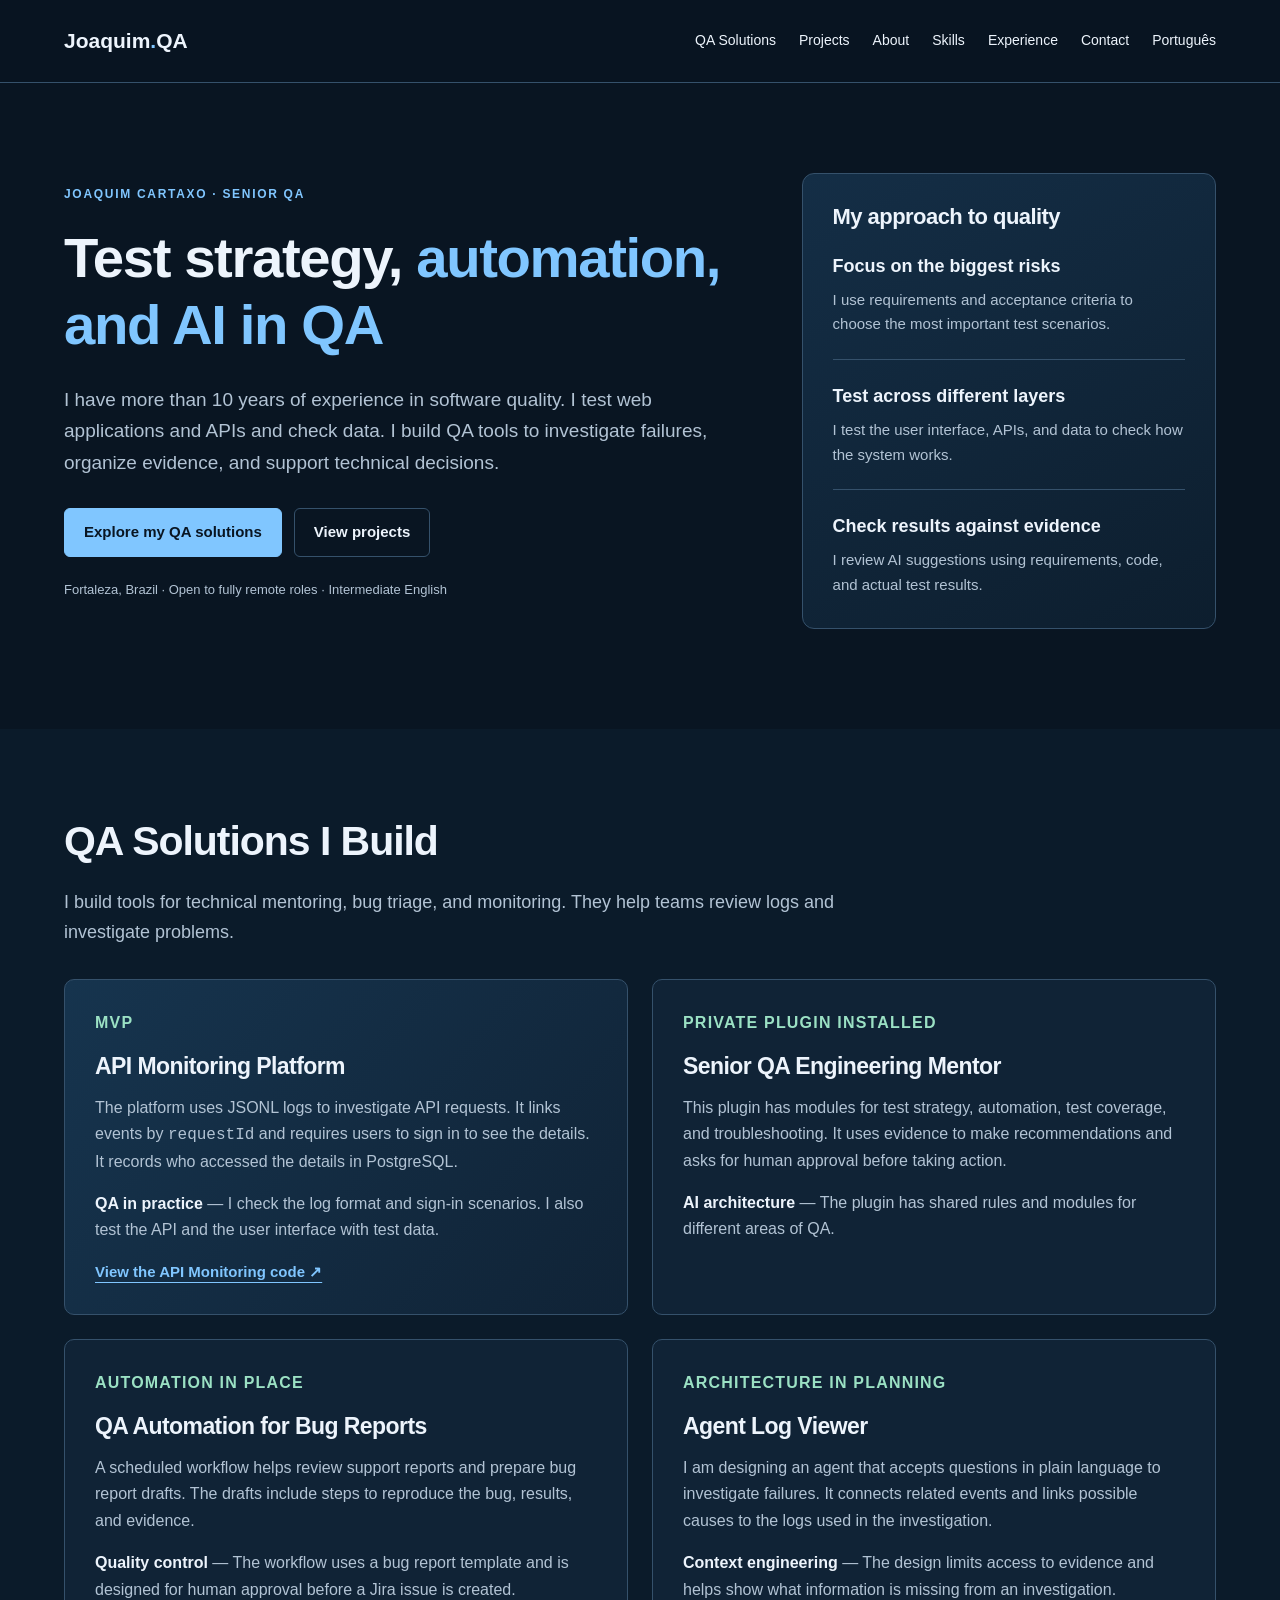
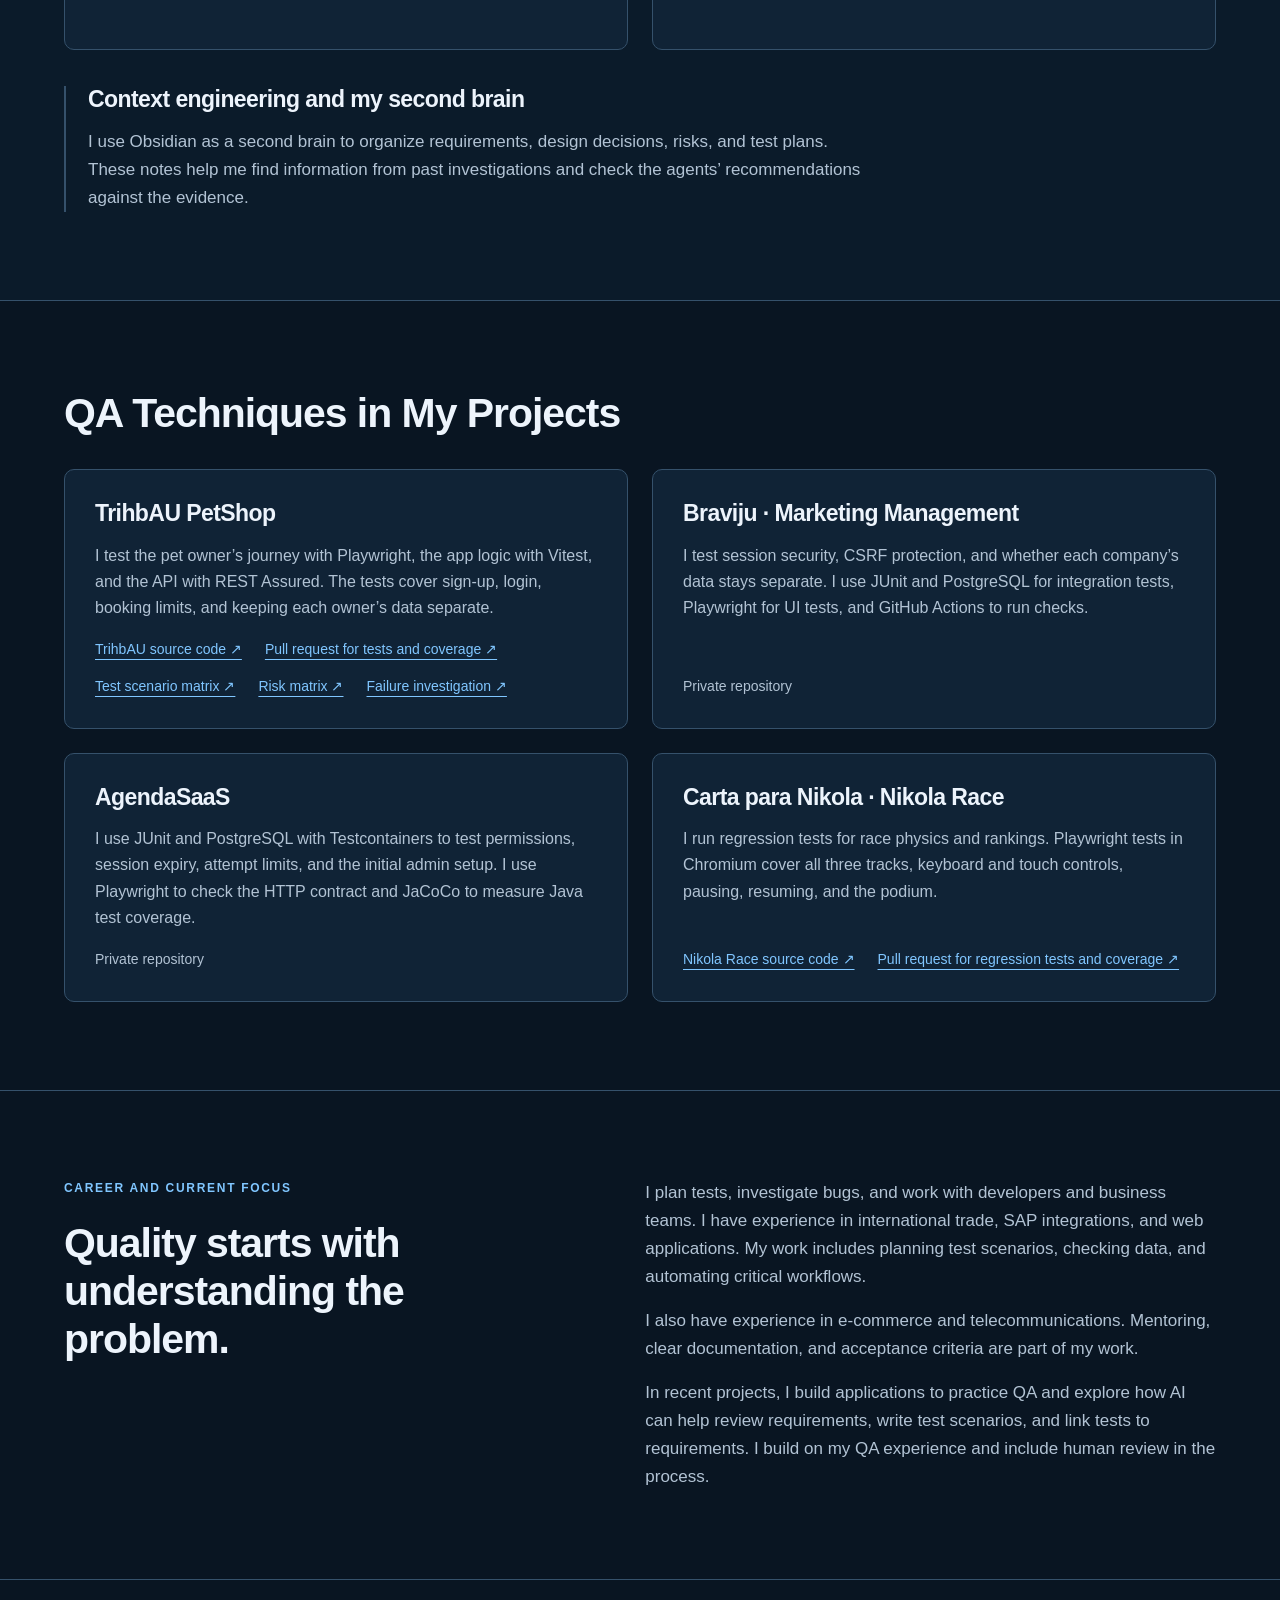
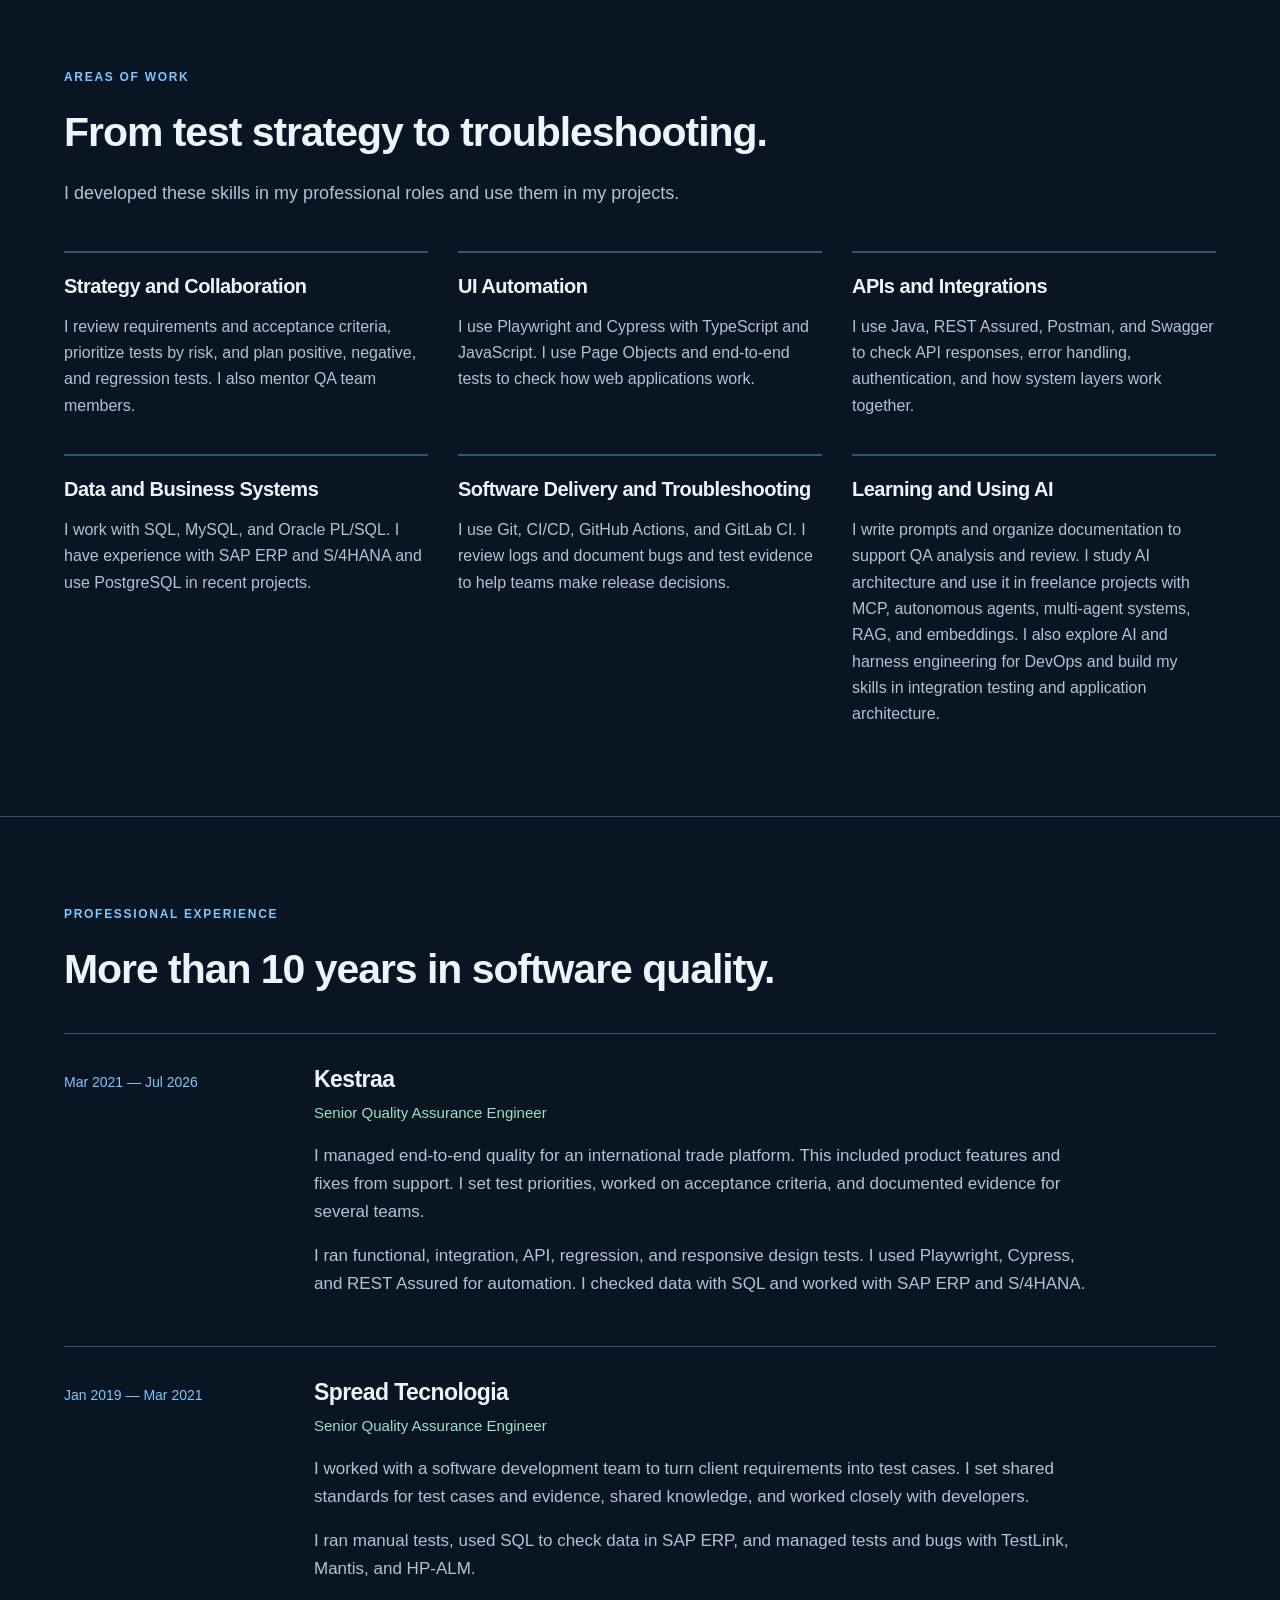
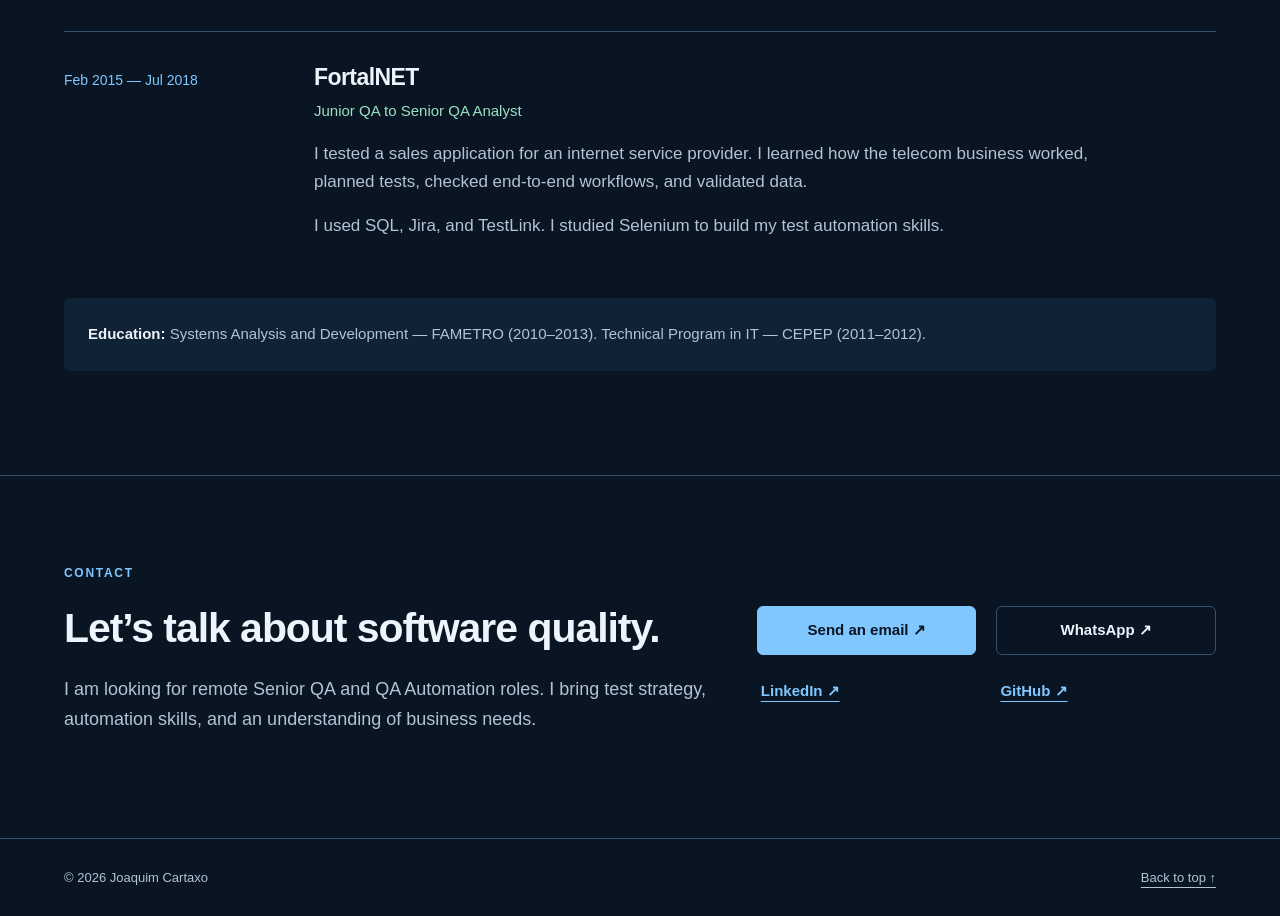
==== en.html @ 40a3cb95 "Adiciona versão do portfólio em inglês B1" ====
<!DOCTYPE html>
<html lang="en">
<head>
<meta charset="UTF-8"><meta name="viewport" content="width=device-width, initial-scale=1">
<meta name="description" content="Joaquim Cartaxo, Senior QA Engineer. Test strategy, web and API automation, and tools for troubleshooting, monitoring, and AI in QA.">
<meta name="theme-color" content="#091522"><title>Joaquim Cartaxo | Senior QA · Automation · AI in QA</title><link rel="stylesheet" href="styles.css">
<link rel="alternate" hreflang="pt-BR" href="https://joaquimcartaxoqa.github.io/"><link rel="alternate" hreflang="en" href="https://joaquimcartaxoqa.github.io/en.html">
</head>
<body>
<a class="skip" href="#conteudo">Skip to content</a>
<header>
  <nav class="wrap" aria-label="Navegação principal">
    <a class="brand" href="#inicio">Joaquim<span>.</span>QA</a>
    <div class="navlinks">
      <a href="#solucoes">QA Solutions</a>
      <a href="#projetos">Projects</a>
      <a href="#sobre">About</a>
      <a href="#competencias">Skills</a>
      <a href="#experiencia">Experience</a>
      <a href="#contato">Contact</a>
      <a href="./" hreflang="pt-BR" lang="pt-BR">Português</a>
    </div>
  </nav>
</header>
<main id="conteudo">
<section id="inicio" class="hero wrap" aria-labelledby="titulo">
  <div>
    <p class="eyebrow">Joaquim Cartaxo · Senior QA</p>
    <h1 id="titulo">Test strategy, <span>automation, and AI in QA</span></h1>
    <p class="intro">I have more than 10 years of experience in software quality. I test web applications and APIs and check data. I build QA tools to investigate failures, organize evidence, and support technical decisions.</p>
    <div class="buttons">
      <a class="btn primary" href="#solucoes">Explore my QA solutions</a>
      <a class="btn" href="#projetos">View projects</a>
    </div>
    <p class="location">Fortaleza, Brazil · Open to fully remote roles · Intermediate English</p>
  </div>
  <aside class="method" aria-labelledby="abordagem">
    <h2 id="abordagem">My approach to quality</h2>
    <ul>
      <li><div><strong>Focus on the biggest risks</strong><p>I use requirements and acceptance criteria to choose the most important test scenarios.</p></div></li>
      <li><div><strong>Test across different layers</strong><p>I test the user interface, APIs, and data to check how the system works.</p></div></li>
      <li><div><strong>Check results against evidence</strong><p>I review AI suggestions using requirements, code, and actual test results.</p></div></li>
    </ul>
  </aside>
</section>

<section id="solucoes" class="ai-section" aria-labelledby="titulo-solucoes">
  <div class="wrap">
    <h2 id="titulo-solucoes">QA Solutions I Build</h2>
    <p class="section-lead">I build tools for technical mentoring, bug triage, and monitoring. They help teams review logs and investigate problems.</p>
    <div class="projects-grid case-grid">
      <article class="project">
        <p class="status">MVP</p>
        <h3>API Monitoring Platform</h3>
        <p>The platform uses JSONL logs to investigate API requests. It links events by <code>requestId</code> and requires users to sign in to see the details. It records who accessed the details in PostgreSQL.</p>
        <p><strong>QA in practice</strong> — I check the log format and sign-in scenarios. I also test the API and the user interface with test data.</p>
        <a class="text-link" href="https://github.com/JoaquimcartaxoQA/api-monitoring-platform">View the API Monitoring code ↗</a>
      </article>
      <article class="project">
        <p class="status">Private plugin installed</p>
        <h3>Senior QA Engineering Mentor</h3>
        <p>This plugin has modules for test strategy, automation, test coverage, and troubleshooting. It uses evidence to make recommendations and asks for human approval before taking action.</p>
        <p><strong>AI architecture</strong> — The plugin has shared rules and modules for different areas of QA.</p>
      </article>
      <article class="project">
        <p class="status">Automation in place</p>
        <h3>QA Automation for Bug Reports</h3>
        <p>A scheduled workflow helps review support reports and prepare bug report drafts. The drafts include steps to reproduce the bug, results, and evidence.</p>
        <p><strong>Quality control</strong> — The workflow uses a bug report template and is designed for human approval before a Jira issue is created.</p>
      </article>
      <article class="project">
        <p class="status">Architecture in planning</p>
        <h3>Agent Log Viewer</h3>
        <p>I am designing an agent that accepts questions in plain language to investigate failures. It connects related events and links possible causes to the logs used in the investigation.</p>
        <p><strong>Context engineering</strong> — The design limits access to evidence and helps show what information is missing from an investigation.</p>
      </article>
    </div>
    <div id="ia" class="context-note">
      <h3>Context engineering and my second brain</h3>
      <p>I use Obsidian as a second brain to organize requirements, design decisions, risks, and test plans. These notes help me find information from past investigations and check the agents’ recommendations against the evidence.</p>
    </div>
  </div>
</section>

<section id="projetos" aria-labelledby="titulo-projetos">
  <div class="wrap">
    <h2 id="titulo-projetos">QA Techniques in My Projects</h2>
    <div class="projects-grid case-grid">
      <article class="project">
        <h3>TrihbAU PetShop</h3>
        <p>I test the pet owner’s journey with Playwright, the app logic with Vitest, and the API with REST Assured. The tests cover sign-up, login, booking limits, and keeping each owner’s data separate.</p>
        <div class="evidence-links">
          <a href="https://github.com/JoaquimcartaxoQA/trihbau-petshop-login">TrihbAU source code ↗</a>
          <a href="https://github.com/JoaquimcartaxoQA/trihbau-petshop-login/pull/1">Pull request for tests and coverage ↗</a>
          <a href="https://github.com/JoaquimcartaxoQA/trihbau-petshop-login/blob/4f6d14f92264f8850523cf0dc3175b41ac50e2c8/docs/qa/matriz-cenarios-teste.md">Test scenario matrix ↗</a>
          <a href="https://github.com/JoaquimcartaxoQA/trihbau-petshop-login/blob/4f6d14f92264f8850523cf0dc3175b41ac50e2c8/docs/qa/matriz-riscos-teste-ia.md">Risk matrix ↗</a>
          <a href="https://github.com/JoaquimcartaxoQA/trihbau-petshop-login/blob/4f6d14f92264f8850523cf0dc3175b41ac50e2c8/docs/qa/analise-falha-tecnica-3.md">Failure investigation ↗</a>
        </div>
      </article>
      <article class="project">
        <h3>Braviju · Marketing Management</h3>
        <p>I test session security, CSRF protection, and whether each company’s data stays separate. I use JUnit and PostgreSQL for integration tests, Playwright for UI tests, and GitHub Actions to run checks.</p>
        <p class="note">Private repository</p>
      </article>
      <article class="project">
        <h3>AgendaSaaS</h3>
        <p>I use JUnit and PostgreSQL with Testcontainers to test permissions, session expiry, attempt limits, and the initial admin setup. I use Playwright to check the HTTP contract and JaCoCo to measure Java test coverage.</p>
        <p class="note">Private repository</p>
      </article>
      <article class="project">
        <h3>Carta para Nikola · Nikola Race</h3>
        <p>I run regression tests for race physics and rankings. Playwright tests in Chromium cover all three tracks, keyboard and touch controls, pausing, resuming, and the podium.</p>
        <div class="evidence-links">
          <a href="https://github.com/JoaquimcartaxoQA/carta-para-nikola">Nikola Race source code ↗</a>
          <a href="https://github.com/JoaquimcartaxoQA/carta-para-nikola/pull/4">Pull request for regression tests and coverage ↗</a>
        </div>
      </article>
    </div>
  </div>
</section>

<section id="sobre"><div class="wrap split"><div><p class="eyebrow">Career and Current Focus</p><h2>Quality starts with understanding the problem.</h2></div><div class="prose"><p>I plan tests, investigate bugs, and work with developers and business teams. I have experience in international trade, SAP integrations, and web applications. My work includes planning test scenarios, checking data, and automating critical workflows.</p><p>I also have experience in e-commerce and telecommunications. Mentoring, clear documentation, and acceptance criteria are part of my work.</p><p>In recent projects, I build applications to practice QA and explore how AI can help review requirements, write test scenarios, and link tests to requirements. I build on my QA experience and include human review in the process.</p></div></div></section>
<section id="competencias"><div class="wrap"><p class="eyebrow">Areas of Work</p><h2>From test strategy to troubleshooting.</h2><p class="section-lead">I developed these skills in my professional roles and use them in my projects.</p><div class="skills-grid">
<article class="skill"><h3>Strategy and Collaboration</h3><p>I review requirements and acceptance criteria, prioritize tests by risk, and plan positive, negative, and regression tests. I also mentor QA team members.</p></article>
<article class="skill"><h3>UI Automation</h3><p>I use Playwright and Cypress with TypeScript and JavaScript. I use Page Objects and end-to-end tests to check how web applications work.</p></article>
<article class="skill"><h3>APIs and Integrations</h3><p>I use Java, REST Assured, Postman, and Swagger to check API responses, error handling, authentication, and how system layers work together.</p></article>
<article class="skill"><h3>Data and Business Systems</h3><p>I work with SQL, MySQL, and Oracle PL/SQL. I have experience with SAP ERP and S/4HANA and use PostgreSQL in recent projects.</p></article>
<article class="skill"><h3>Software Delivery and Troubleshooting</h3><p>I use Git, CI/CD, GitHub Actions, and GitLab CI. I review logs and document bugs and test evidence to help teams make release decisions.</p></article>
<article class="skill"><h3>Learning and Using AI</h3><p>I write prompts and organize documentation to support QA analysis and review. I study AI architecture and use it in freelance projects with MCP, autonomous agents, multi-agent systems, RAG, and embeddings. I also explore AI and harness engineering for DevOps and build my skills in integration testing and application architecture.</p></article>
</div></div></section>
<section id="experiencia"><div class="wrap"><p class="eyebrow">Professional Experience</p><h2>More than 10 years in software quality.</h2><div class="timeline">
<article><div class="period">Mar 2021 — Jul 2026</div><div><h3>Kestraa</h3><p class="role">Senior Quality Assurance Engineer</p><p>I managed end-to-end quality for an international trade platform. This included product features and fixes from support. I set test priorities, worked on acceptance criteria, and documented evidence for several teams.</p><p>I ran functional, integration, API, regression, and responsive design tests. I used Playwright, Cypress, and REST Assured for automation. I checked data with SQL and worked with SAP ERP and S/4HANA.</p></div></article>
<article><div class="period">Jan 2019 — Mar 2021</div><div><h3>Spread Tecnologia</h3><p class="role">Senior Quality Assurance Engineer</p><p>I worked with a software development team to turn client requirements into test cases. I set shared standards for test cases and evidence, shared knowledge, and worked closely with developers.</p><p>I ran manual tests, used SQL to check data in SAP ERP, and managed tests and bugs with TestLink, Mantis, and HP-ALM.</p></div></article>
<article><div class="period">Feb 2015 — Jul 2018</div><div><h3>FortalNET</h3><p class="role">Junior QA to Senior QA Analyst</p><p>I tested a sales application for an internet service provider. I learned how the telecom business worked, planned tests, checked end-to-end workflows, and validated data.</p><p>I used SQL, Jira, and TestLink. I studied Selenium to build my test automation skills.</p></div></article>
</div><p class="education"><strong>Education:</strong> Systems Analysis and Development — FAMETRO (2010–2013). Technical Program in IT — CEPEP (2011–2012).</p></div></section>
<section id="contato"><div class="wrap contact-layout"><div><p class="eyebrow">Contact</p><h2>Let’s talk about software quality.</h2><p class="section-lead">I am looking for remote Senior QA and QA Automation roles. I bring test strategy, automation skills, and an understanding of business needs.</p></div><div class="contact-links"><a class="btn primary" href="mailto:jcartaxo.bjj@gmail.com">Send an email ↗</a><a class="btn" href="https://wa.me/5585997339952?text=Hi%20Joaquim%2C%20I%20saw%20your%20portfolio%20and%20would%20like%20to%20talk." target="_blank" rel="noopener noreferrer">WhatsApp ↗</a><a class="text-link" href="https://www.linkedin.com/in/joaquim-cartaxo-qa/" target="_blank" rel="noopener noreferrer">LinkedIn ↗</a><a class="text-link" href="https://github.com/JoaquimcartaxoQA" target="_blank" rel="noopener noreferrer">GitHub ↗</a></div></div></section>
</main><footer><div class="wrap"><p>© 2026 Joaquim Cartaxo</p><a href="#inicio">Back to top ↑</a></div></footer>
</body></html>
---- styles.css ----
:root{--bg:#091522;--panel:#102336;--text:#edf4fc;--muted:#b2c3d4;--accent:#80c6ff;--line:#35516b;--green:#9be1c4}
*{box-sizing:border-box}html{scroll-behavior:smooth;scroll-padding-top:120px}body{margin:0;background:var(--bg);color:var(--text);font-family:"Segoe UI",Arial,sans-serif;line-height:1.65;font-size:17px}a{color:inherit;text-underline-offset:5px}a:hover{color:var(--accent)}a:focus-visible{outline:3px solid var(--green);outline-offset:6px;border-radius:3px}.wrap{width:min(1160px,90%);margin-inline:auto}header{position:sticky;top:0;z-index:10;background:#091522f5;border-bottom:1px solid var(--line)}nav{min-height:82px;display:flex;align-items:center;justify-content:space-between;gap:24px}.brand{font-size:21px;font-weight:750;text-decoration:none;white-space:nowrap}.brand span{color:var(--accent)}.navlinks{display:flex;flex-wrap:wrap;gap:12px 23px;font-size:14px}.navlinks a{text-decoration:none}.skip{position:fixed;top:10px;left:10px;transform:translateY(-180%);z-index:30;background:var(--text);color:var(--bg);padding:12px}.skip:focus{transform:none}section{padding:88px 0;border-bottom:1px solid var(--line)}.hero{border:0;padding:90px 0 100px;display:grid;grid-template-columns:1.4fr .85fr;gap:55px;align-items:center}.eyebrow{font-size:12px;text-transform:uppercase;letter-spacing:1.7px;font-weight:700;color:var(--accent);margin:0 0 20px}h1,h2,h3{line-height:1.18;letter-spacing:-.025em}h1{font-size:clamp(36px,4.4vw,59px);margin:0 0 26px;font-weight:750}h1 span{color:var(--accent)}h2{font-size:clamp(30px,3.2vw,43px);margin:0 0 23px;max-width:820px}h3{font-size:23px;margin:0 0 15px}p{margin:0 0 16px;color:var(--muted)}strong{color:var(--text);font-weight:650}.intro{font-size:19px;max-width:690px}.buttons{display:flex;flex-wrap:wrap;gap:12px;margin:30px 0 22px}.btn{display:inline-flex;justify-content:center;align-items:center;gap:20px;min-height:48px;padding:11px 19px;border:1px solid var(--line);border-radius:6px;font-size:15px;font-weight:650;text-decoration:none}.btn:hover{background:#1b354d;color:var(--text)}.btn.primary{background:var(--accent);border-color:var(--accent);color:var(--bg)}.btn.primary:hover{background:#b3dcff}.location{font-size:13px;max-width:530px}.method{background:linear-gradient(150deg,#142e46,#0d1e2e);border:1px solid var(--line);padding:30px;border-radius:12px}.method ol{list-style:none;padding:0;margin:0 0 25px}.method li{display:flex;gap:18px;padding:22px 0;border-bottom:1px solid var(--line)}.method li>span{font-size:12px;color:var(--green);padding-top:5px}.method strong{font-size:18px}.method li p{font-size:15px;margin:6px 0 0}.text-link{font-weight:650;font-size:15px;color:var(--accent)}.split{display:grid;grid-template-columns:1fr 1.15fr;gap:85px}.prose p:last-child{margin-bottom:0}.section-lead{max-width:800px;font-size:18px}.skills-grid{display:grid;grid-template-columns:repeat(3,1fr);gap:35px 30px;margin-top:42px}.skill{border-top:2px solid var(--line);padding-top:22px}.skill h3{font-size:20px}.skill p{font-size:16px;margin:0}.timeline{margin-top:40px}.timeline article{display:grid;grid-template-columns:220px 1fr;gap:30px;padding:32px 0;border-top:1px solid var(--line)}.period{font-size:14px;color:var(--accent);padding-top:5px}.timeline h3{margin-bottom:8px}.role{color:var(--green);font-size:15px}.timeline p{max-width:780px}.education{font-size:15px;padding:24px;background:var(--panel);border-radius:6px;margin-top:10px}.project{padding:30px;border:1px solid var(--line);border-radius:10px;background:var(--panel);min-width:0}.featured{display:grid;grid-template-columns:1.7fr 1fr;gap:50px;margin:40px 0 24px;padding:40px;background:linear-gradient(130deg,#16344e,#102336)}.status{font-size:11px;letter-spacing:1.2px;text-transform:uppercase;color:var(--green);font-weight:700;margin-bottom:16px}.featured h3{font-size:33px}.project .project-summary{font-size:21px;color:var(--text)}.project p{font-size:16px}.project .note{font-size:14px}.layers{align-self:center}.layers>div{border-top:1px solid var(--line);padding:20px 0 5px}.layers p{margin-top:5px;font-size:15px}.tag{display:inline-block;border:1px solid #51766e;border-radius:20px;padding:5px 13px;color:var(--green);font-size:12px}.projects-grid{display:grid;grid-template-columns:repeat(2,1fr);gap:24px}.projects-grid .project{display:flex;flex-direction:column}.projects-grid .text-link,.projects-grid .note{margin-top:auto}.projects-grid .note{margin-bottom:0}.ai-section{background:#0b1b2a}.ai-case{display:grid;grid-template-columns:1.3fr 1fr;gap:55px;margin-top:40px}.ai-case aside{padding-left:30px;border-left:2px solid var(--line)}.ai-case h3{font-size:22px}dl{margin:0}dt{color:var(--green);font-weight:650;font-size:16px}dd{margin:6px 0 22px;color:var(--muted);font-size:16px}.evidence-links{display:flex;flex-wrap:wrap;gap:14px 23px;font-size:14px;color:var(--accent)}.study-note{font-size:15px;margin:30px 0 0;max-width:900px}.contact-layout{display:grid;grid-template-columns:1.4fr 1fr;gap:50px;align-items:center}.contact-links{display:grid;grid-template-columns:1fr 1fr;gap:20px}.contact-links .text-link{padding:4px}footer{font-size:13px;padding:28px 0}footer .wrap{display:flex;justify-content:space-between;gap:20px}footer p{margin:0}footer a{color:var(--muted)}
@media(max-width:1000px){nav{align-items:flex-start;padding-block:18px}.navlinks{justify-content:flex-end;gap:10px 16px}.hero{gap:28px;grid-template-columns:1.2fr 1fr}.method{padding:24px}.split{gap:40px}.featured{gap:30px}.skills-grid{grid-template-columns:repeat(2,1fr)}}
@media(max-width:720px){html{scroll-padding-top:150px}nav{display:block;padding-block:13px}.navlinks{justify-content:flex-start;gap:7px 19px;margin-top:12px;font-size:13px}.navlinks a{padding-block:3px}.wrap{width:90%}section{padding:56px 0}.hero{padding:55px 0;grid-template-columns:1fr;gap:30px}.intro{font-size:18px}.method{padding:24px}.method li{padding:17px 0}.split,.featured,.projects-grid,.ai-case,.contact-layout{grid-template-columns:1fr;gap:28px}.skills-grid{grid-template-columns:1fr;gap:26px}.timeline article{grid-template-columns:1fr;gap:10px;padding:27px 0}.featured{padding:26px;margin-top:28px}.project{padding:26px}.layers{margin-top:8px}.ai-case aside{padding-left:22px}.contact-links{gap:18px}.education{padding:20px}.location{font-size:12px}footer .wrap{flex-wrap:wrap}}


@media(prefers-reduced-motion:reduce){html{scroll-behavior:auto}}
@media print{header,.skip,.buttons{display:none}body{background:white;color:#142435;font-size:11pt}p,dd,.period,.eyebrow,.status{color:#263c50}strong,h1 span,a,.role,.text-link,dt{color:#142435}section,.hero{padding:20px 0}.project,.method,.education{background:none;box-shadow:none}.wrap{width:100%}.hero,.split,.featured,.ai-case,.contact-layout{display:block}.method{margin-top:20px}.project,.timeline article{break-inside:avoid}.projects-grid{gap:12px}h1{font-size:30pt}h2{font-size:24pt}}

.method h2 {
  font-size: 22px;
  margin: 0;
}

.method ul {
  list-style: none;
  padding: 0;
  margin: 0;
}

.method li:last-child {
  border-bottom: 0;
  padding-bottom: 0;
}

.case-grid {
  margin-top: 32px;
}

.case-grid .evidence-links {
  margin-top: auto;
}

.context-note {
  max-width: 800px;
  border-left: 2px solid var(--line);
  margin-top: 36px;
  padding-left: 22px;
}

.context-note p {
  margin-bottom: 0;
}

#solucoes .project:first-child {
  background: linear-gradient(130deg, #16344e, #102336);
}
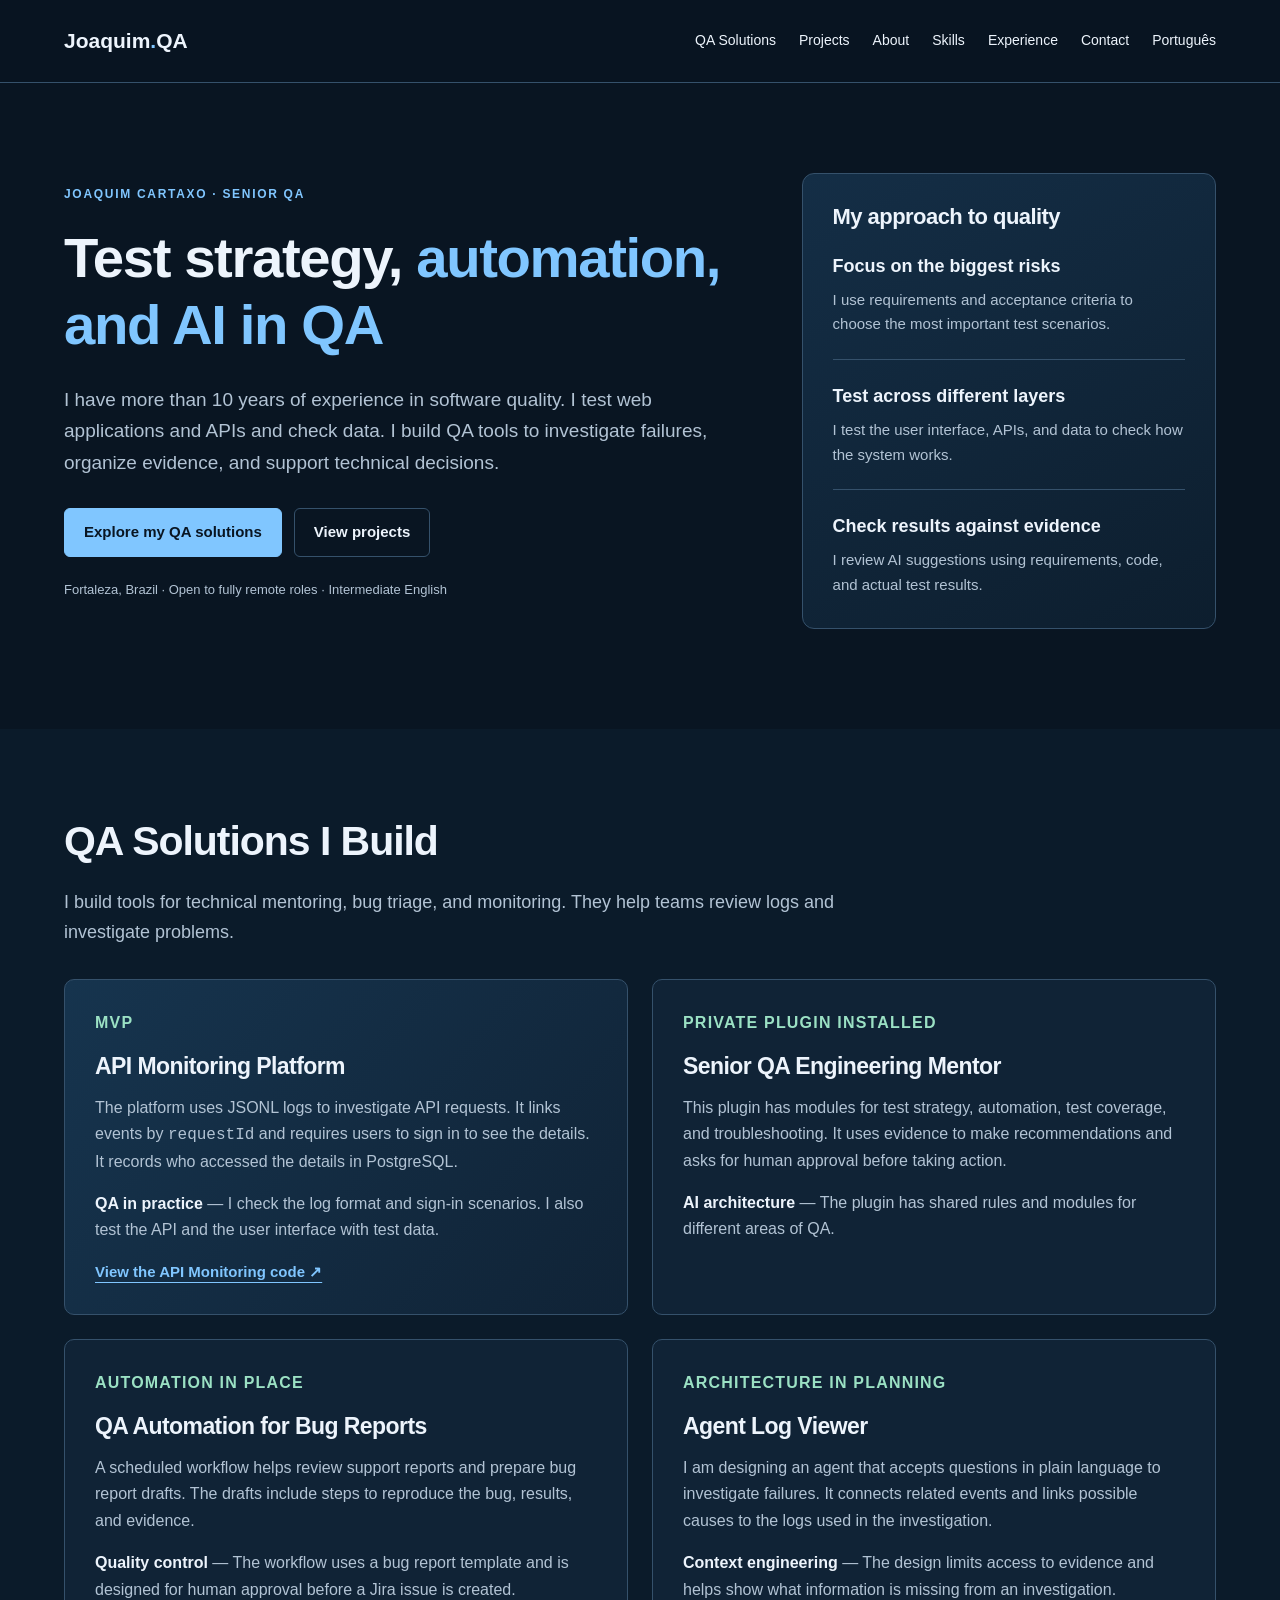
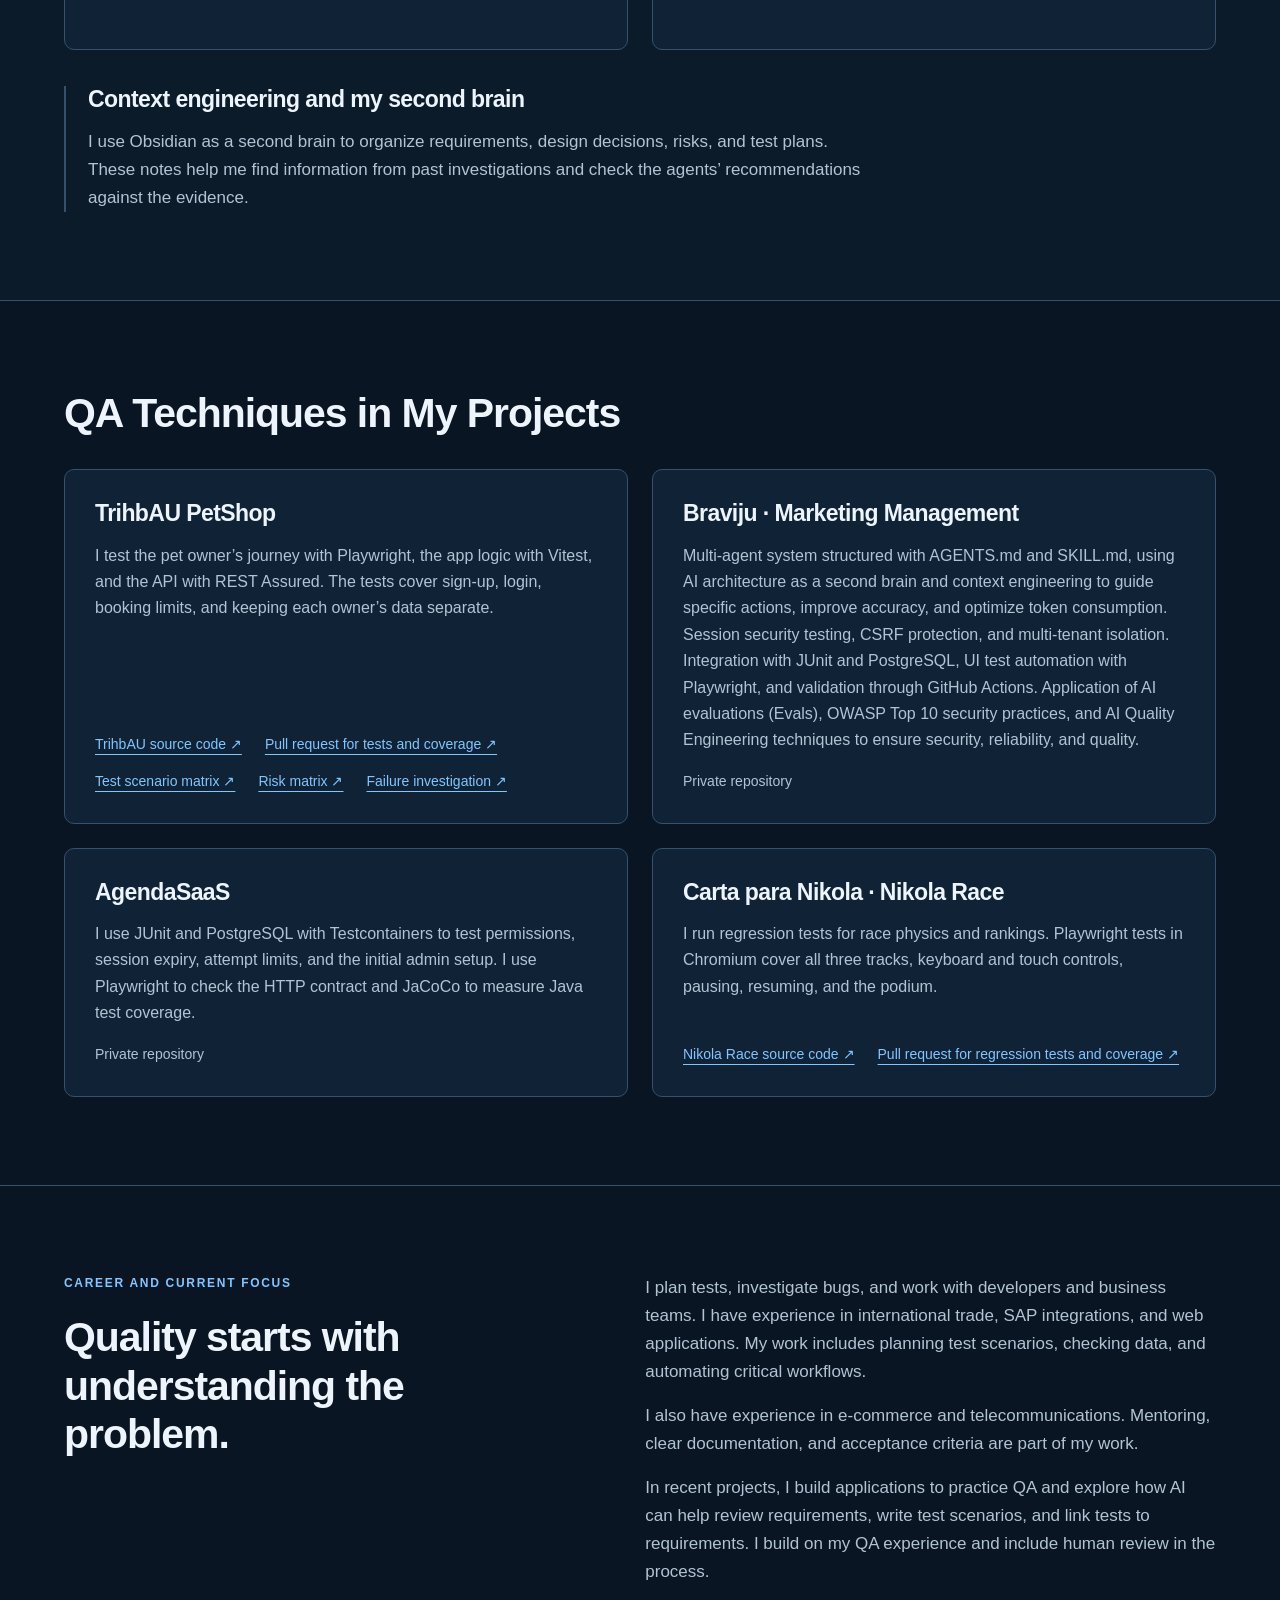
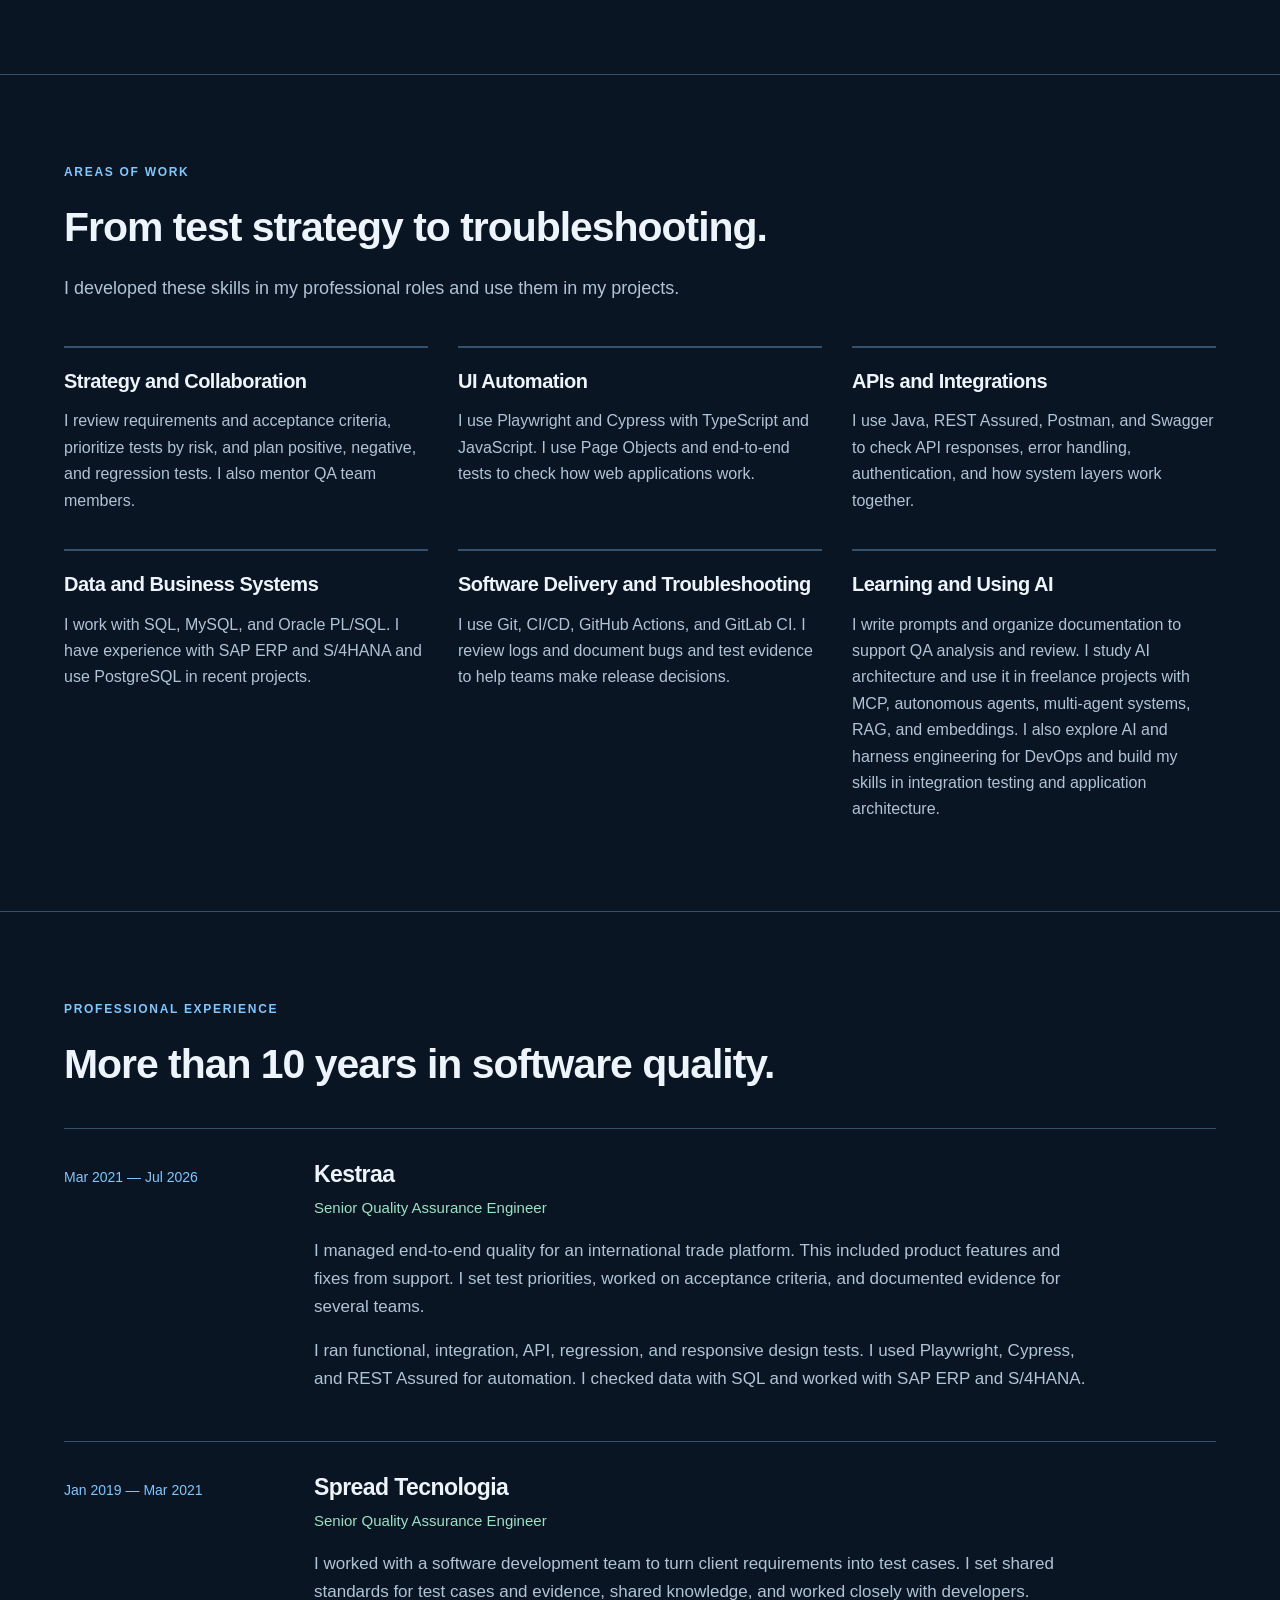
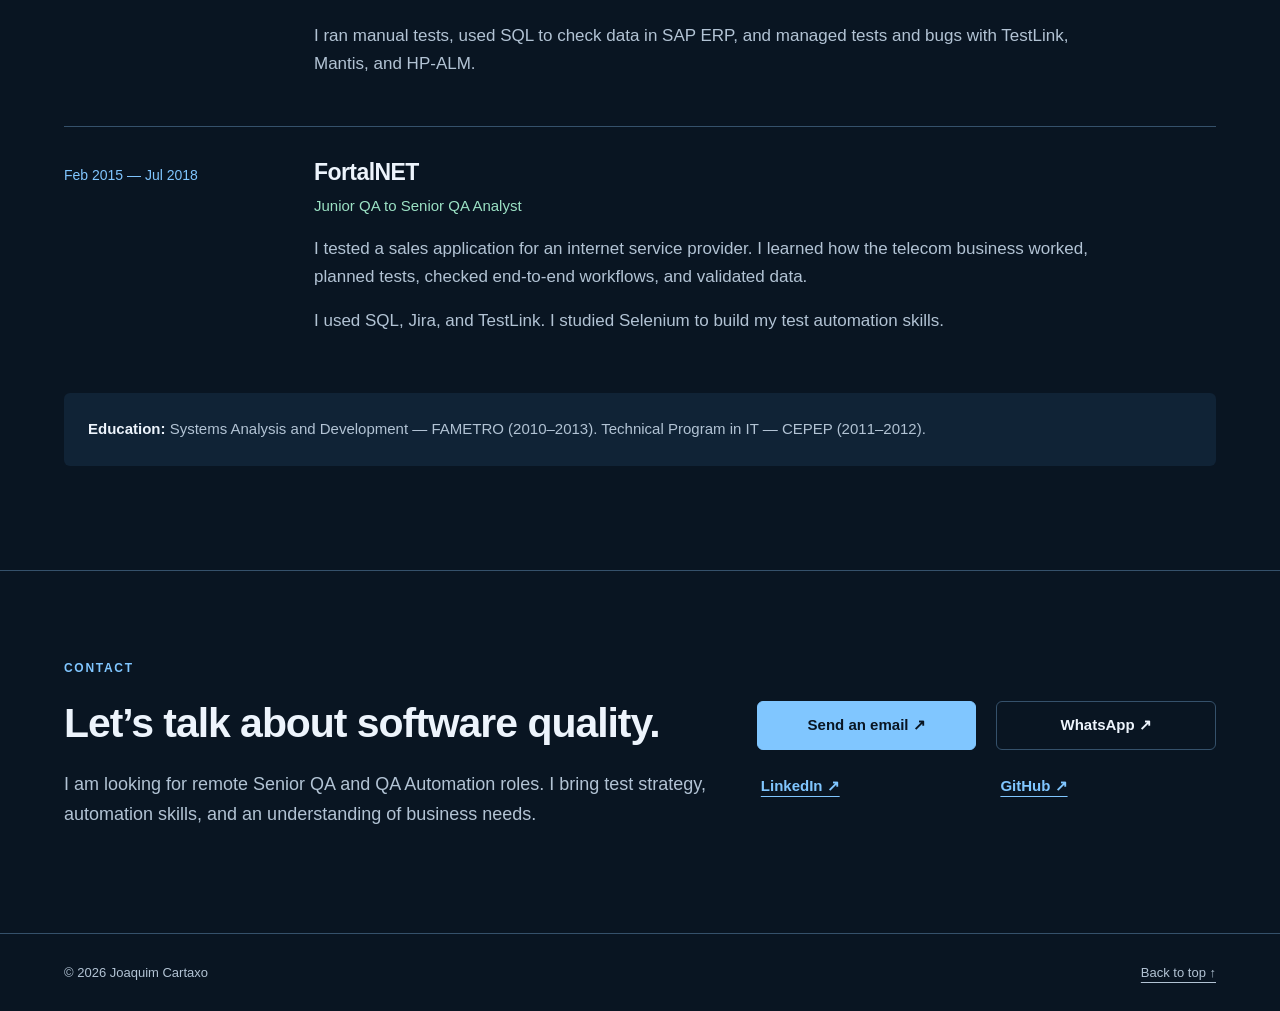
==== commit 75c810f0: "Revise project description for Braviju Updated project description to include multi-agent system det" ====
--- a/en.html
+++ b/en.html
@@ -99,7 +99,7 @@
       </article>
       <article class="project">
         <h3>Braviju · Marketing Management</h3>
-        <p>I test session security, CSRF protection, and whether each company’s data stays separate. I use JUnit and PostgreSQL for integration tests, Playwright for UI tests, and GitHub Actions to run checks.</p>
+        <p>Multi-agent system structured with AGENTS.md and SKILL.md, using AI architecture as a second brain and context engineering to guide specific actions, improve accuracy, and optimize token consumption. Session security testing, CSRF protection, and multi-tenant isolation. Integration with JUnit and PostgreSQL, UI test automation with Playwright, and validation through GitHub Actions. Application of AI evaluations (Evals), OWASP Top 10 security practices, and AI Quality Engineering techniques to ensure security, reliability, and quality.</p>
         <p class="note">Private repository</p>
       </article>
       <article class="project">
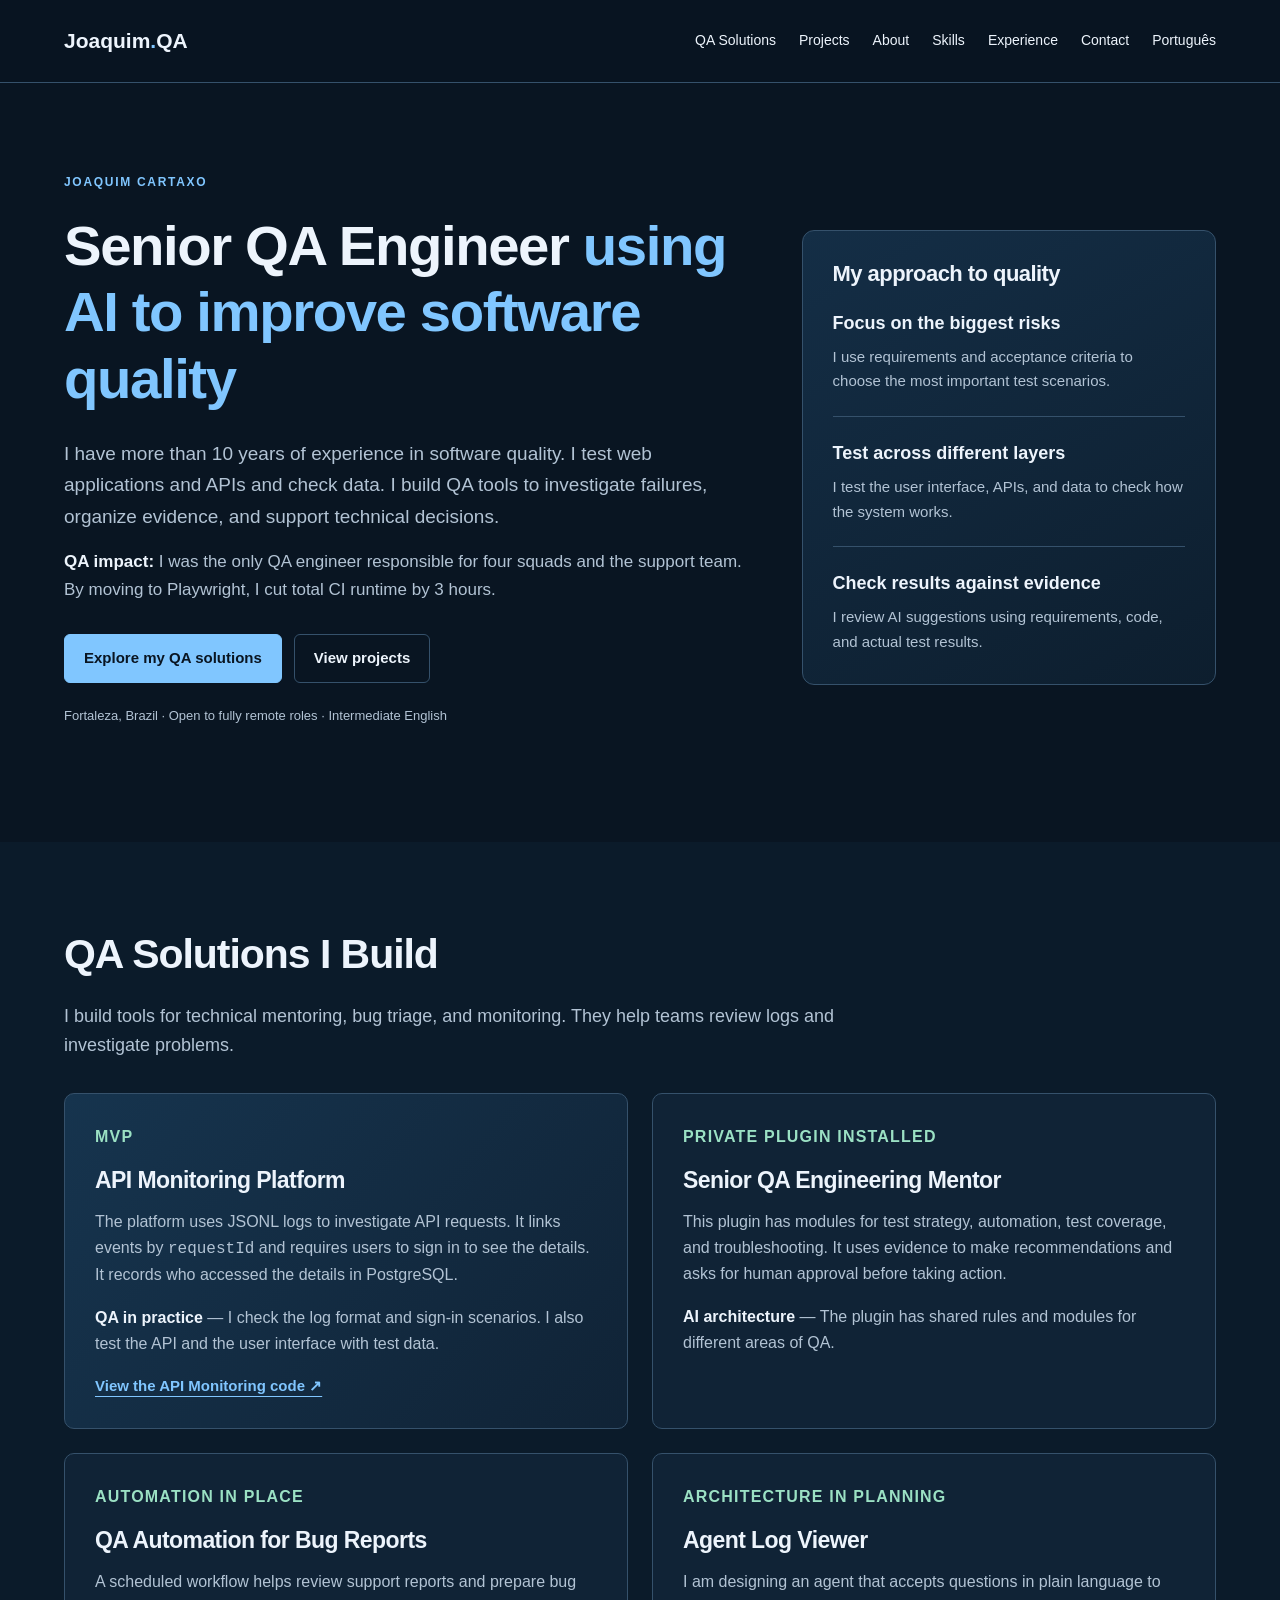
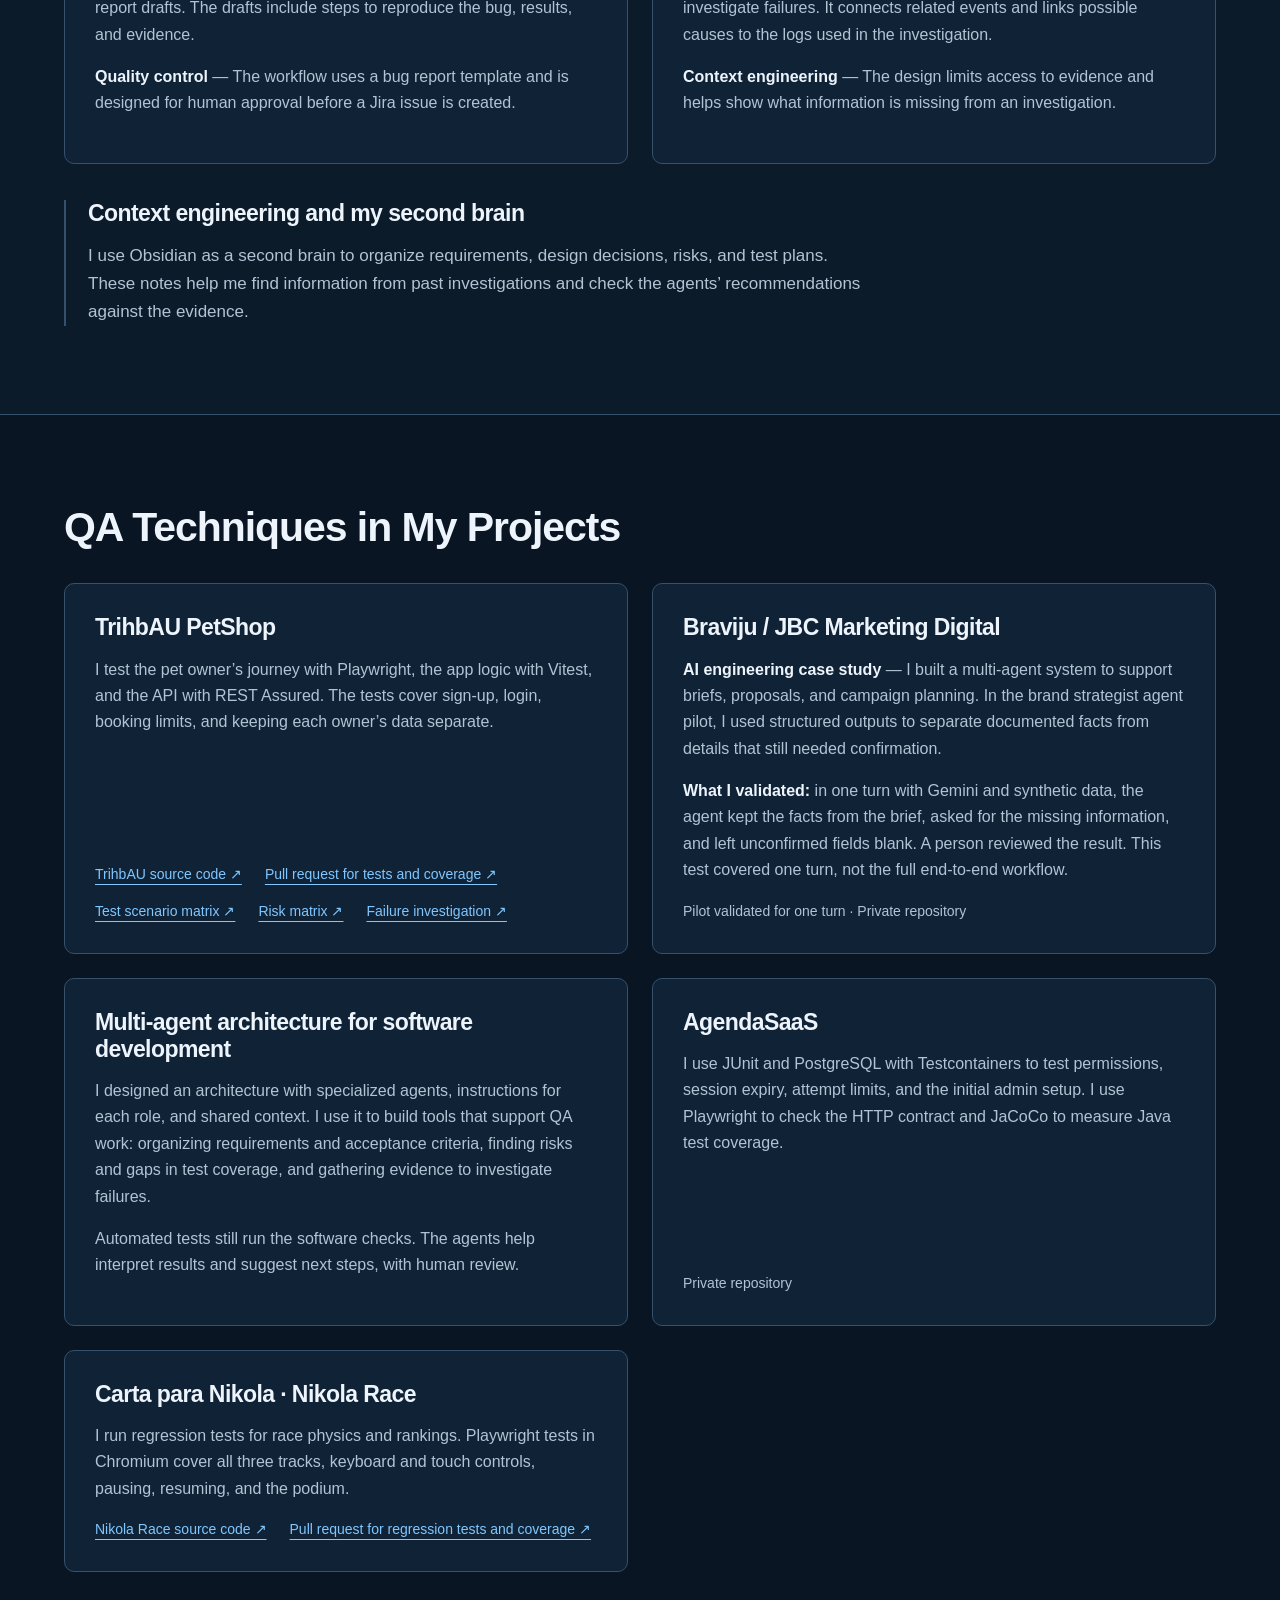
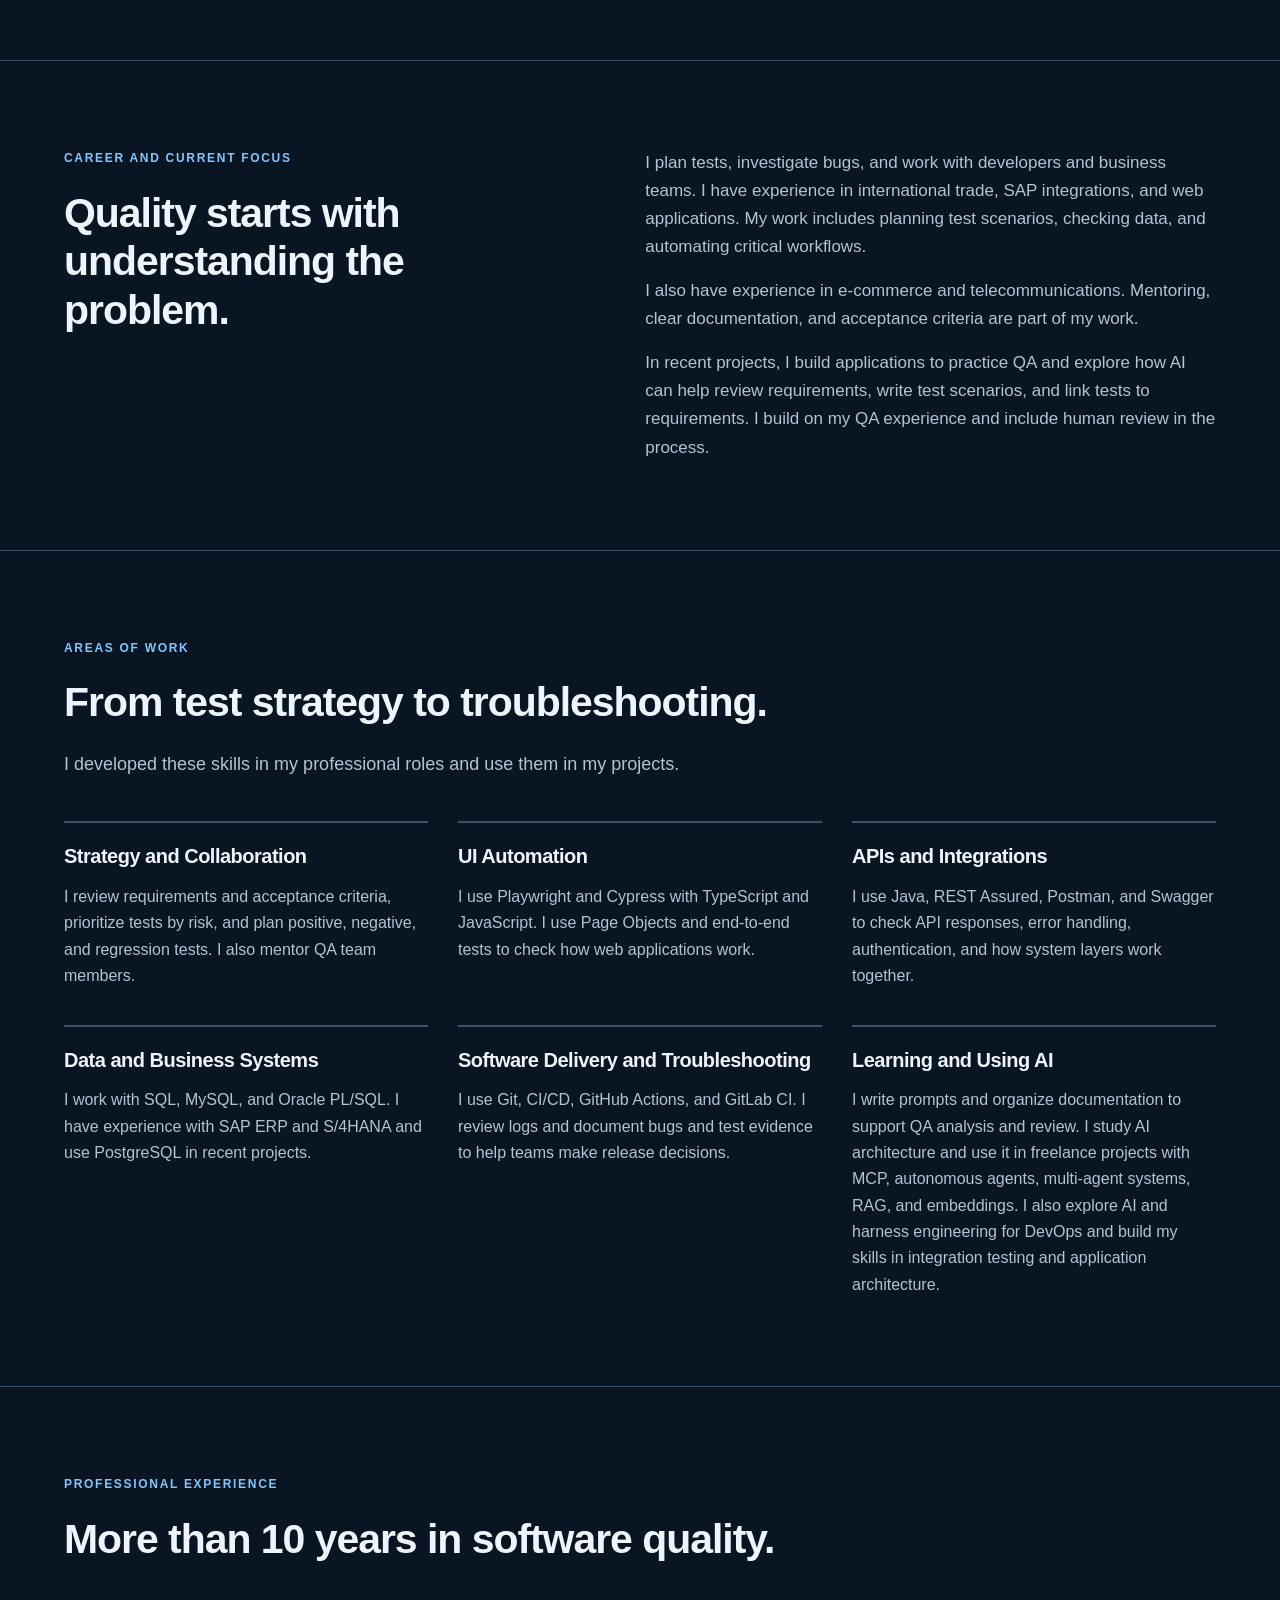
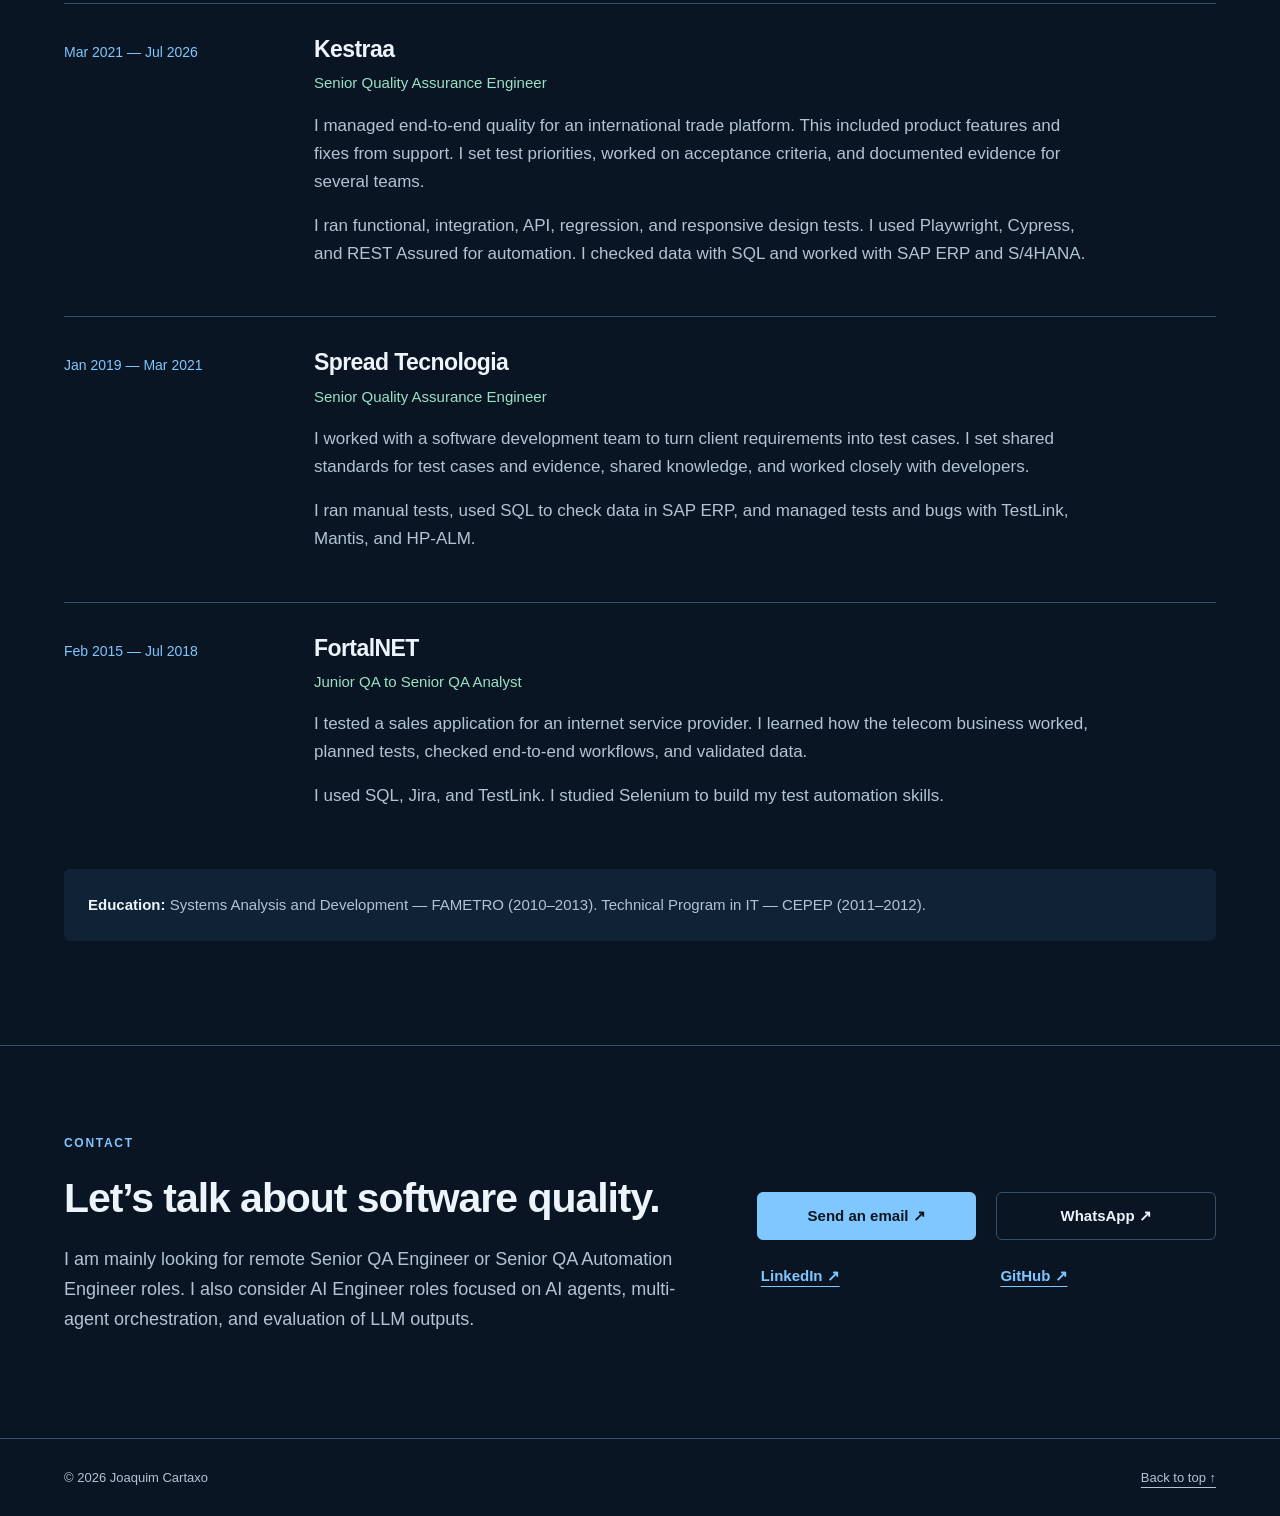
==== commit d5b8f7e4: "Destaca impacto de QA e estudos de caso de IA no portfólio" ====
--- a/en.html
+++ b/en.html
@@ -3,7 +3,7 @@
 <head>
 <meta charset="UTF-8"><meta name="viewport" content="width=device-width, initial-scale=1">
 <meta name="description" content="Joaquim Cartaxo, Senior QA Engineer. Test strategy, web and API automation, and tools for troubleshooting, monitoring, and AI in QA.">
-<meta name="theme-color" content="#091522"><title>Joaquim Cartaxo | Senior QA · Automation · AI in QA</title><link rel="stylesheet" href="styles.css">
+<meta name="theme-color" content="#091522"><title>Joaquim Cartaxo | Senior QA Engineer · Automation · AI in QA</title><link rel="stylesheet" href="styles.css">
 <link rel="alternate" hreflang="pt-BR" href="https://joaquimcartaxoqa.github.io/"><link rel="alternate" hreflang="en" href="https://joaquimcartaxoqa.github.io/en.html">
 </head>
 <body>
@@ -25,9 +25,10 @@
 <main id="conteudo">
 <section id="inicio" class="hero wrap" aria-labelledby="titulo">
   <div>
-    <p class="eyebrow">Joaquim Cartaxo · Senior QA</p>
-    <h1 id="titulo">Test strategy, <span>automation, and AI in QA</span></h1>
+    <p class="eyebrow">Joaquim Cartaxo</p>
+    <h1 id="titulo">Senior QA Engineer <span>using AI to improve software quality</span></h1>
     <p class="intro">I have more than 10 years of experience in software quality. I test web applications and APIs and check data. I build QA tools to investigate failures, organize evidence, and support technical decisions.</p>
+    <p id="impacto-qa"><strong>QA impact:</strong> I was the only QA engineer responsible for four squads and the support team. By moving to Playwright, I cut total CI runtime by 3 hours.</p>
     <div class="buttons">
       <a class="btn primary" href="#solucoes">Explore my QA solutions</a>
       <a class="btn" href="#projetos">View projects</a>
@@ -97,10 +98,16 @@
           <a href="https://github.com/JoaquimcartaxoQA/trihbau-petshop-login/blob/4f6d14f92264f8850523cf0dc3175b41ac50e2c8/docs/qa/analise-falha-tecnica-3.md">Failure investigation ↗</a>
         </div>
       </article>
-      <article class="project">
-        <h3>Braviju · Marketing Management</h3>
-        <p>Multi-agent system structured with AGENTS.md and SKILL.md, using AI architecture as a second brain and context engineering to guide specific actions, improve accuracy, and optimize token consumption. Session security testing, CSRF protection, and multi-tenant isolation. Integration with JUnit and PostgreSQL, UI test automation with Playwright, and validation through GitHub Actions. Application of AI evaluations (Evals), OWASP Top 10 security practices, and AI Quality Engineering techniques to ensure security, reliability, and quality.</p>
-        <p class="note">Private repository</p>
+      <article class="project" id="caso-braviju">
+        <h3>Braviju / JBC Marketing Digital</h3>
+        <p><strong>AI engineering case study</strong> — I built a multi-agent system to support briefs, proposals, and campaign planning. In the brand strategist agent pilot, I used structured outputs to separate documented facts from details that still needed confirmation.</p>
+        <p><strong>What I validated:</strong> in one turn with Gemini and synthetic data, the agent kept the facts from the brief, asked for the missing information, and left unconfirmed fields blank. A person reviewed the result. This test covered one turn, not the full end-to-end workflow.</p>
+        <p class="note">Pilot validated for one turn · Private repository</p>
+      </article>
+      <article class="project" id="arquitetura-multiagente">
+        <h3>Multi-agent architecture for software development</h3>
+        <p>I designed an architecture with specialized agents, instructions for each role, and shared context. I use it to build tools that support QA work: organizing requirements and acceptance criteria, finding risks and gaps in test coverage, and gathering evidence to investigate failures.</p>
+        <p>Automated tests still run the software checks. The agents help interpret results and suggest next steps, with human review.</p>
       </article>
       <article class="project">
         <h3>AgendaSaaS</h3>
@@ -133,6 +140,6 @@
 <article><div class="period">Jan 2019 — Mar 2021</div><div><h3>Spread Tecnologia</h3><p class="role">Senior Quality Assurance Engineer</p><p>I worked with a software development team to turn client requirements into test cases. I set shared standards for test cases and evidence, shared knowledge, and worked closely with developers.</p><p>I ran manual tests, used SQL to check data in SAP ERP, and managed tests and bugs with TestLink, Mantis, and HP-ALM.</p></div></article>
 <article><div class="period">Feb 2015 — Jul 2018</div><div><h3>FortalNET</h3><p class="role">Junior QA to Senior QA Analyst</p><p>I tested a sales application for an internet service provider. I learned how the telecom business worked, planned tests, checked end-to-end workflows, and validated data.</p><p>I used SQL, Jira, and TestLink. I studied Selenium to build my test automation skills.</p></div></article>
 </div><p class="education"><strong>Education:</strong> Systems Analysis and Development — FAMETRO (2010–2013). Technical Program in IT — CEPEP (2011–2012).</p></div></section>
-<section id="contato"><div class="wrap contact-layout"><div><p class="eyebrow">Contact</p><h2>Let’s talk about software quality.</h2><p class="section-lead">I am looking for remote Senior QA and QA Automation roles. I bring test strategy, automation skills, and an understanding of business needs.</p></div><div class="contact-links"><a class="btn primary" href="mailto:jcartaxo.bjj@gmail.com">Send an email ↗</a><a class="btn" href="https://wa.me/5585997339952?text=Hi%20Joaquim%2C%20I%20saw%20your%20portfolio%20and%20would%20like%20to%20talk." target="_blank" rel="noopener noreferrer">WhatsApp ↗</a><a class="text-link" href="https://www.linkedin.com/in/joaquim-cartaxo-qa/" target="_blank" rel="noopener noreferrer">LinkedIn ↗</a><a class="text-link" href="https://github.com/JoaquimcartaxoQA" target="_blank" rel="noopener noreferrer">GitHub ↗</a></div></div></section>
+<section id="contato"><div class="wrap contact-layout"><div><p class="eyebrow">Contact</p><h2>Let’s talk about software quality.</h2><p class="section-lead">I am mainly looking for remote Senior QA Engineer or Senior QA Automation Engineer roles. I also consider AI Engineer roles focused on AI agents, multi-agent orchestration, and evaluation of LLM outputs.</p></div><div class="contact-links"><a class="btn primary" href="mailto:jcartaxo.bjj@gmail.com">Send an email ↗</a><a class="btn" href="https://wa.me/5585997339952?text=Hi%20Joaquim%2C%20I%20saw%20your%20portfolio%20and%20would%20like%20to%20talk." target="_blank" rel="noopener noreferrer">WhatsApp ↗</a><a class="text-link" href="https://www.linkedin.com/in/joaquim-cartaxo-qa/" target="_blank" rel="noopener noreferrer">LinkedIn ↗</a><a class="text-link" href="https://github.com/JoaquimcartaxoQA" target="_blank" rel="noopener noreferrer">GitHub ↗</a></div></div></section>
 </main><footer><div class="wrap"><p>© 2026 Joaquim Cartaxo</p><a href="#inicio">Back to top ↑</a></div></footer>
 </body></html>
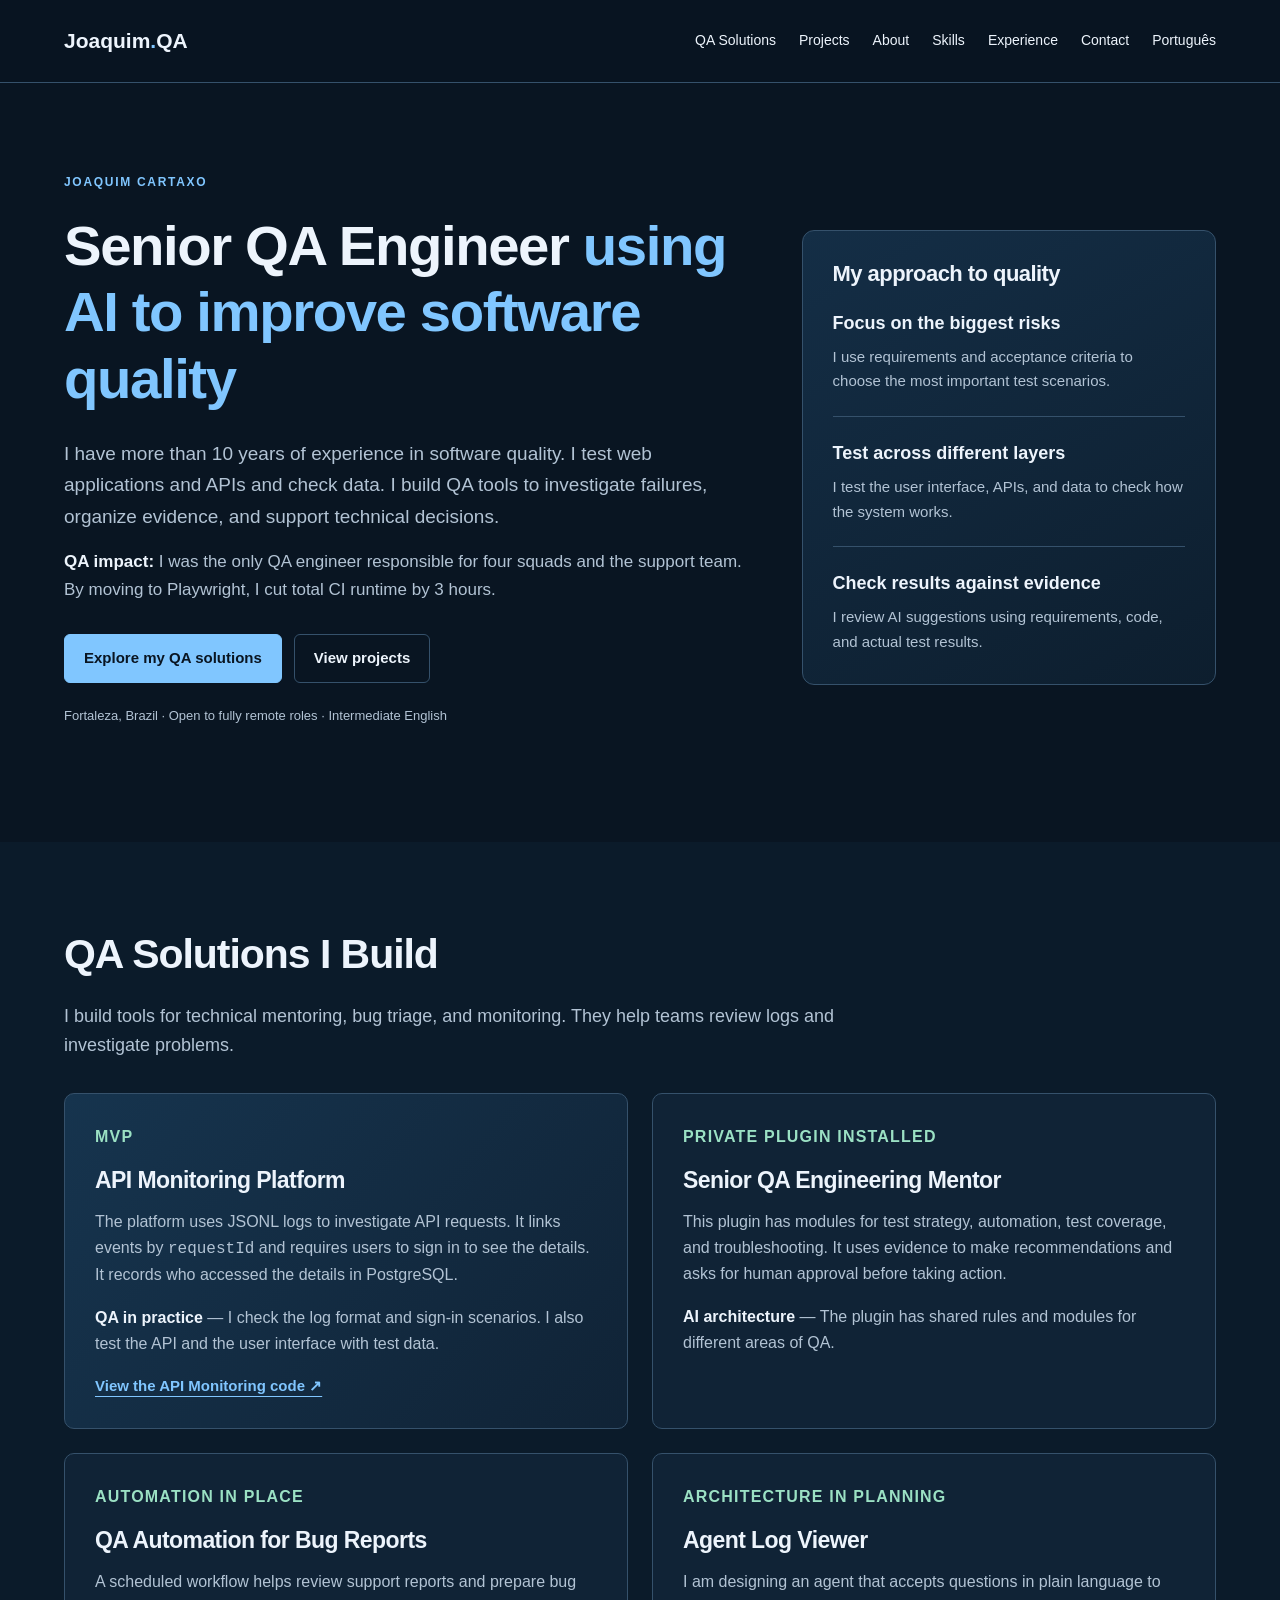
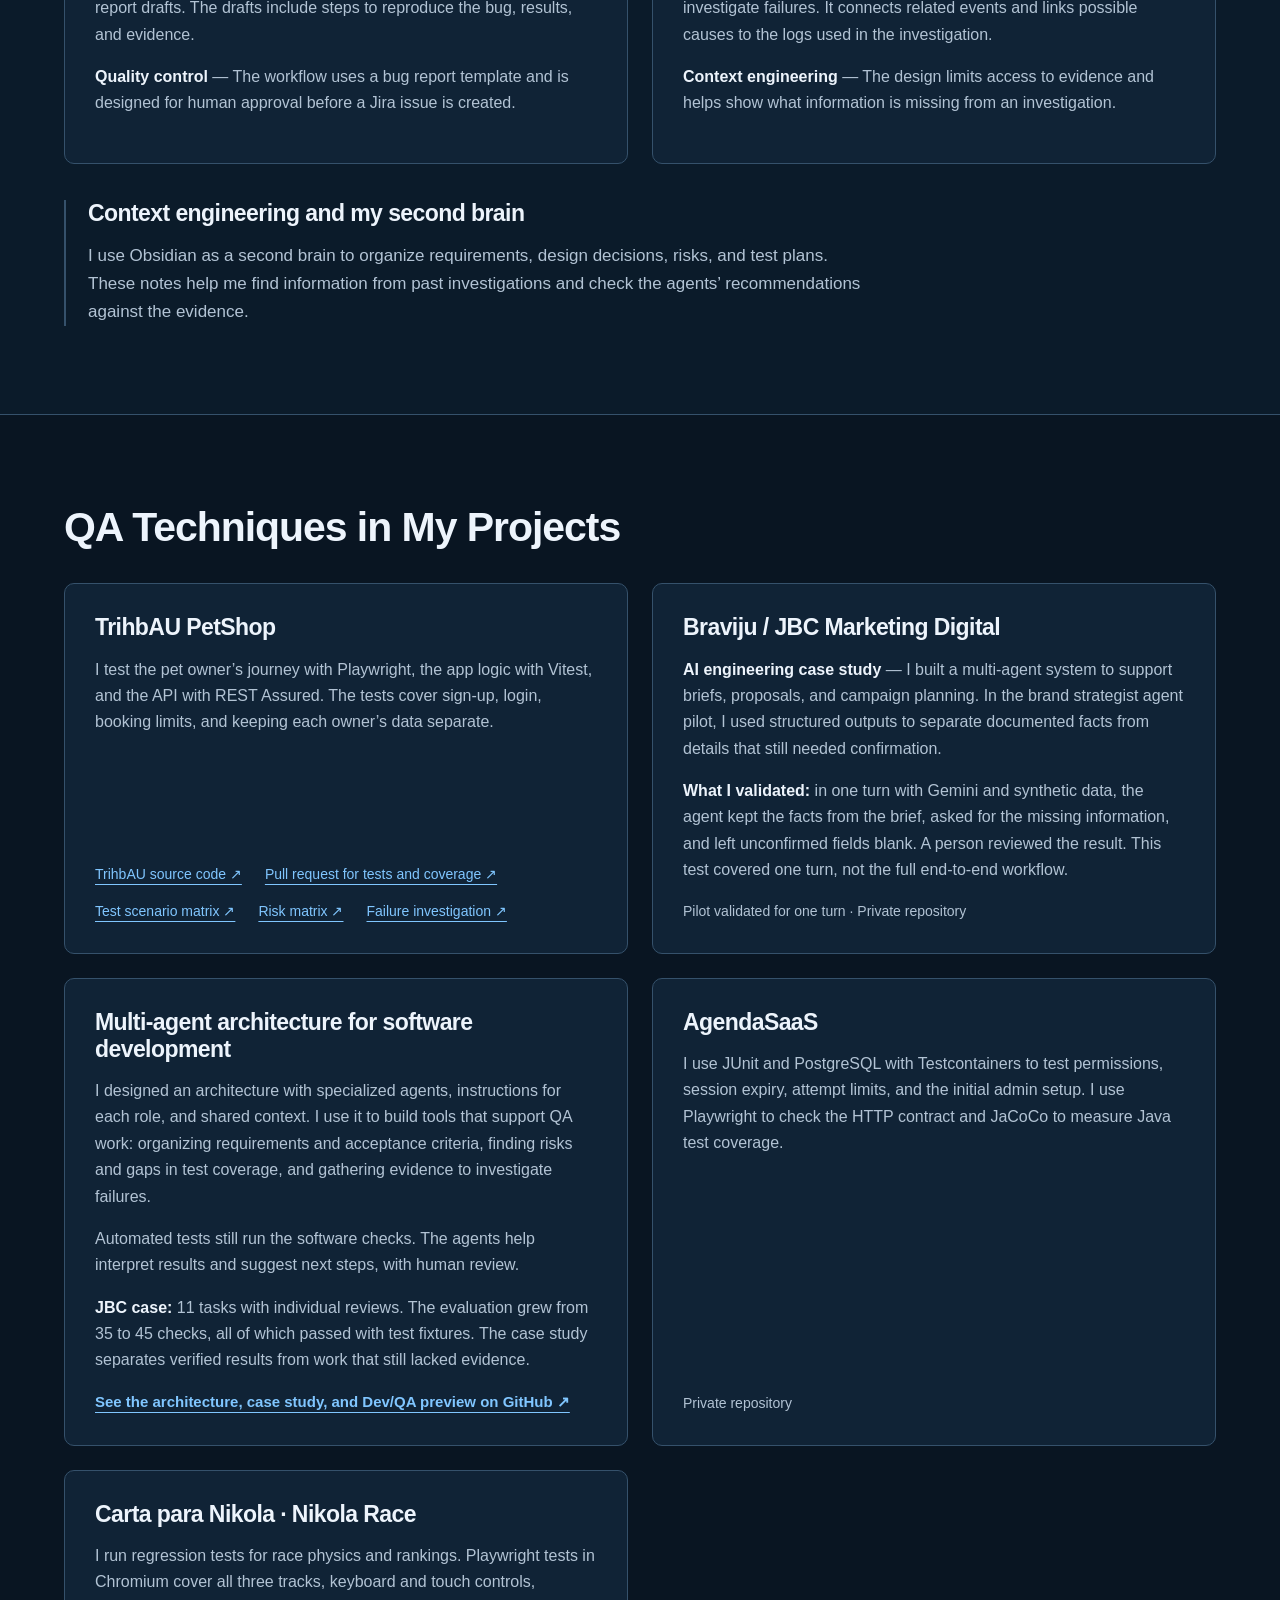
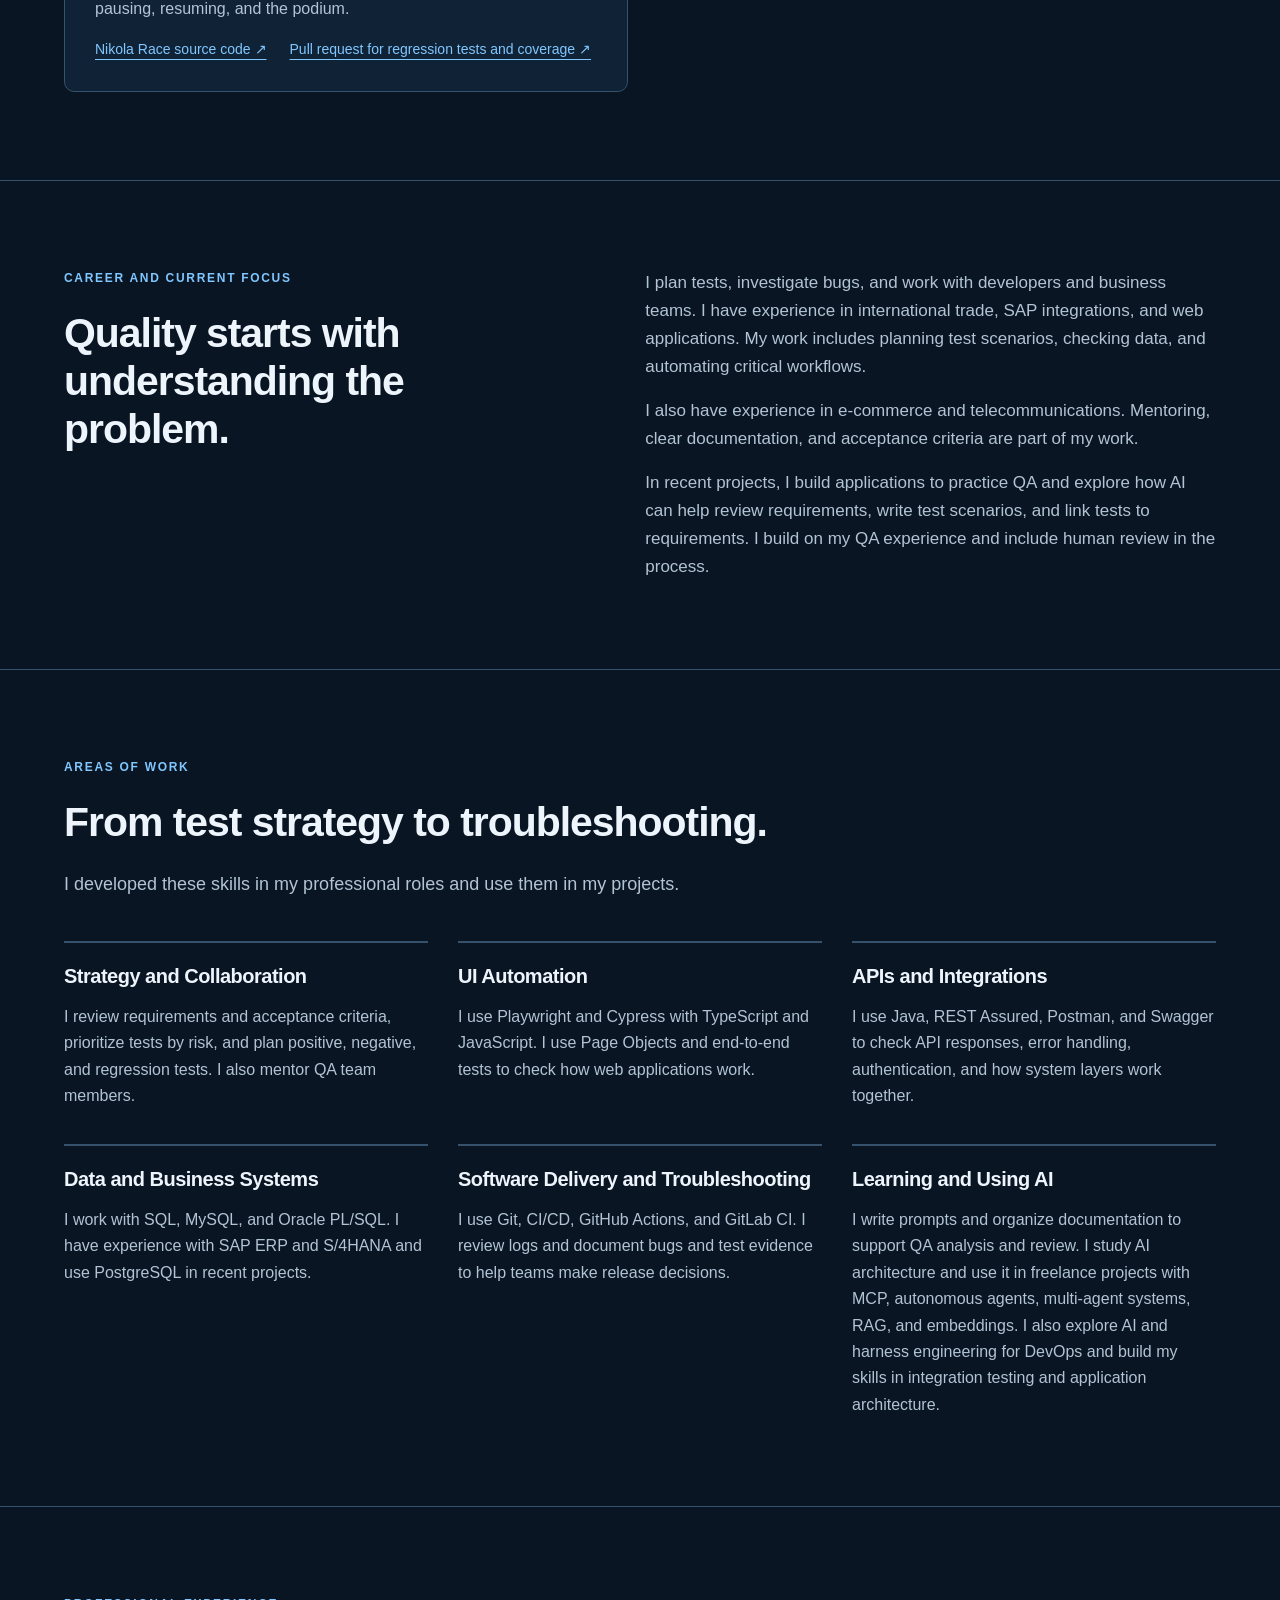
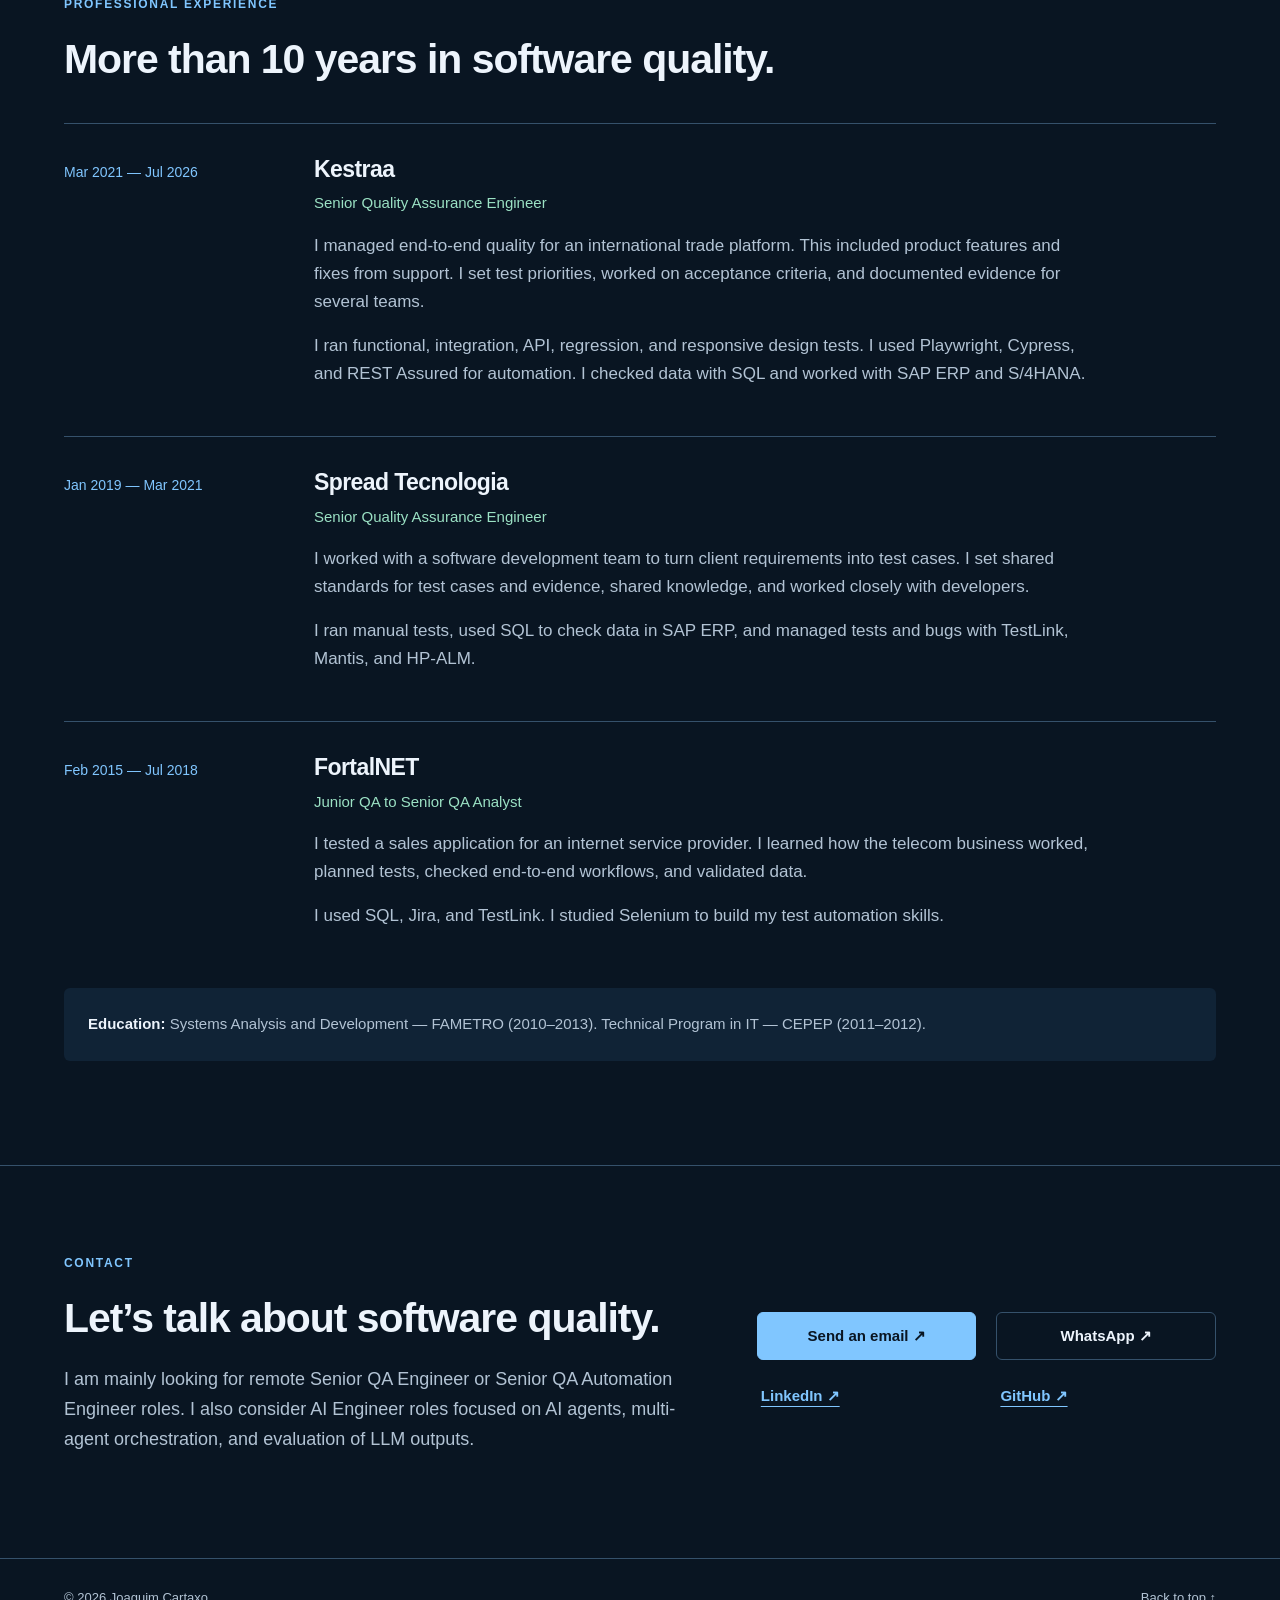
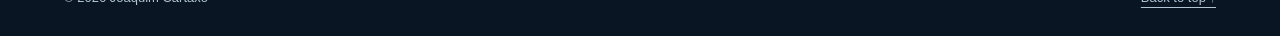
==== commit deef9662: "docs: link multi-agent QA case study (EN)" ====
--- a/en.html
+++ b/en.html
@@ -108,6 +108,8 @@
         <h3>Multi-agent architecture for software development</h3>
         <p>I designed an architecture with specialized agents, instructions for each role, and shared context. I use it to build tools that support QA work: organizing requirements and acceptance criteria, finding risks and gaps in test coverage, and gathering evidence to investigate failures.</p>
         <p>Automated tests still run the software checks. The agents help interpret results and suggest next steps, with human review.</p>
+        <p><strong>JBC case:</strong> 11 tasks with individual reviews. The evaluation grew from 35 to 45 checks, all of which passed with test fixtures. The case study separates verified results from work that still lacked evidence.</p>
+        <a class="text-link" href="https://github.com/JoaquimcartaxoQA/multiagent-dev-qa/blob/main/README.en.md">See the architecture, case study, and Dev/QA preview on GitHub ↗</a>
       </article>
       <article class="project">
         <h3>AgendaSaaS</h3>
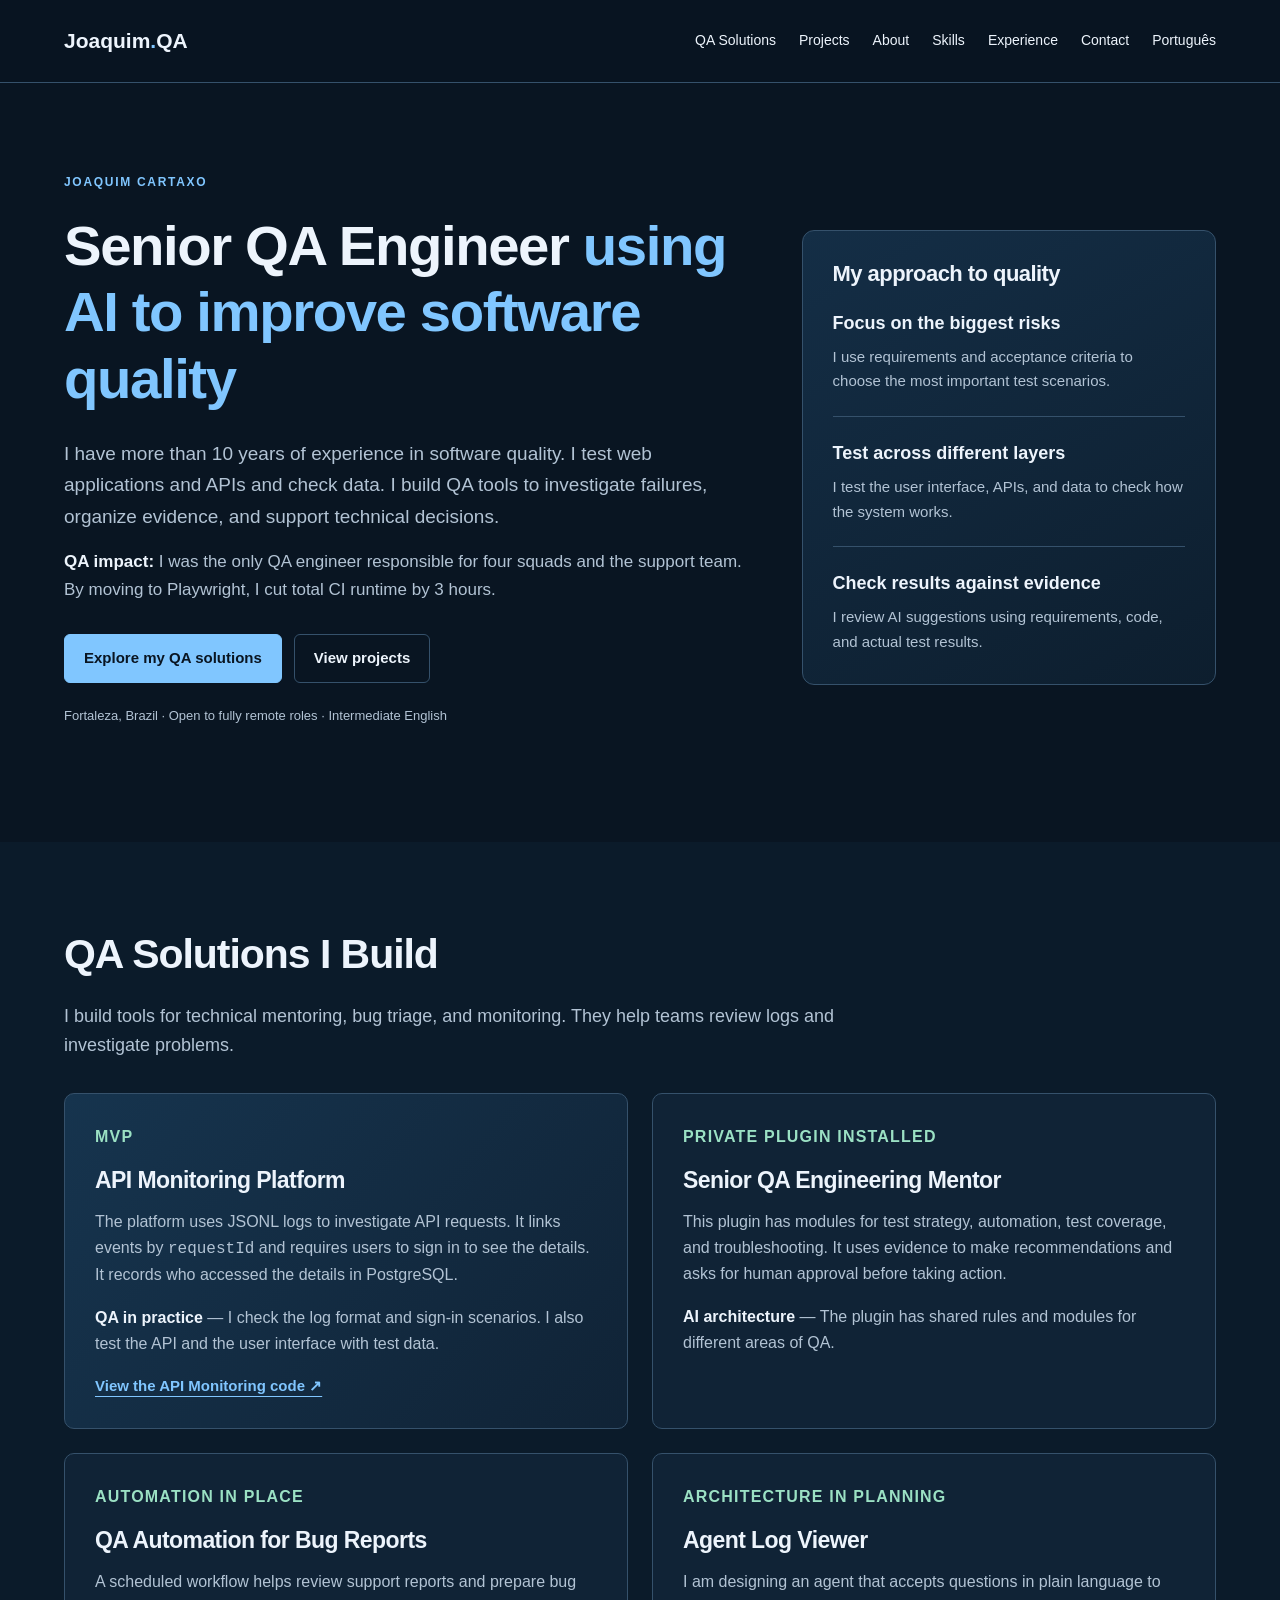
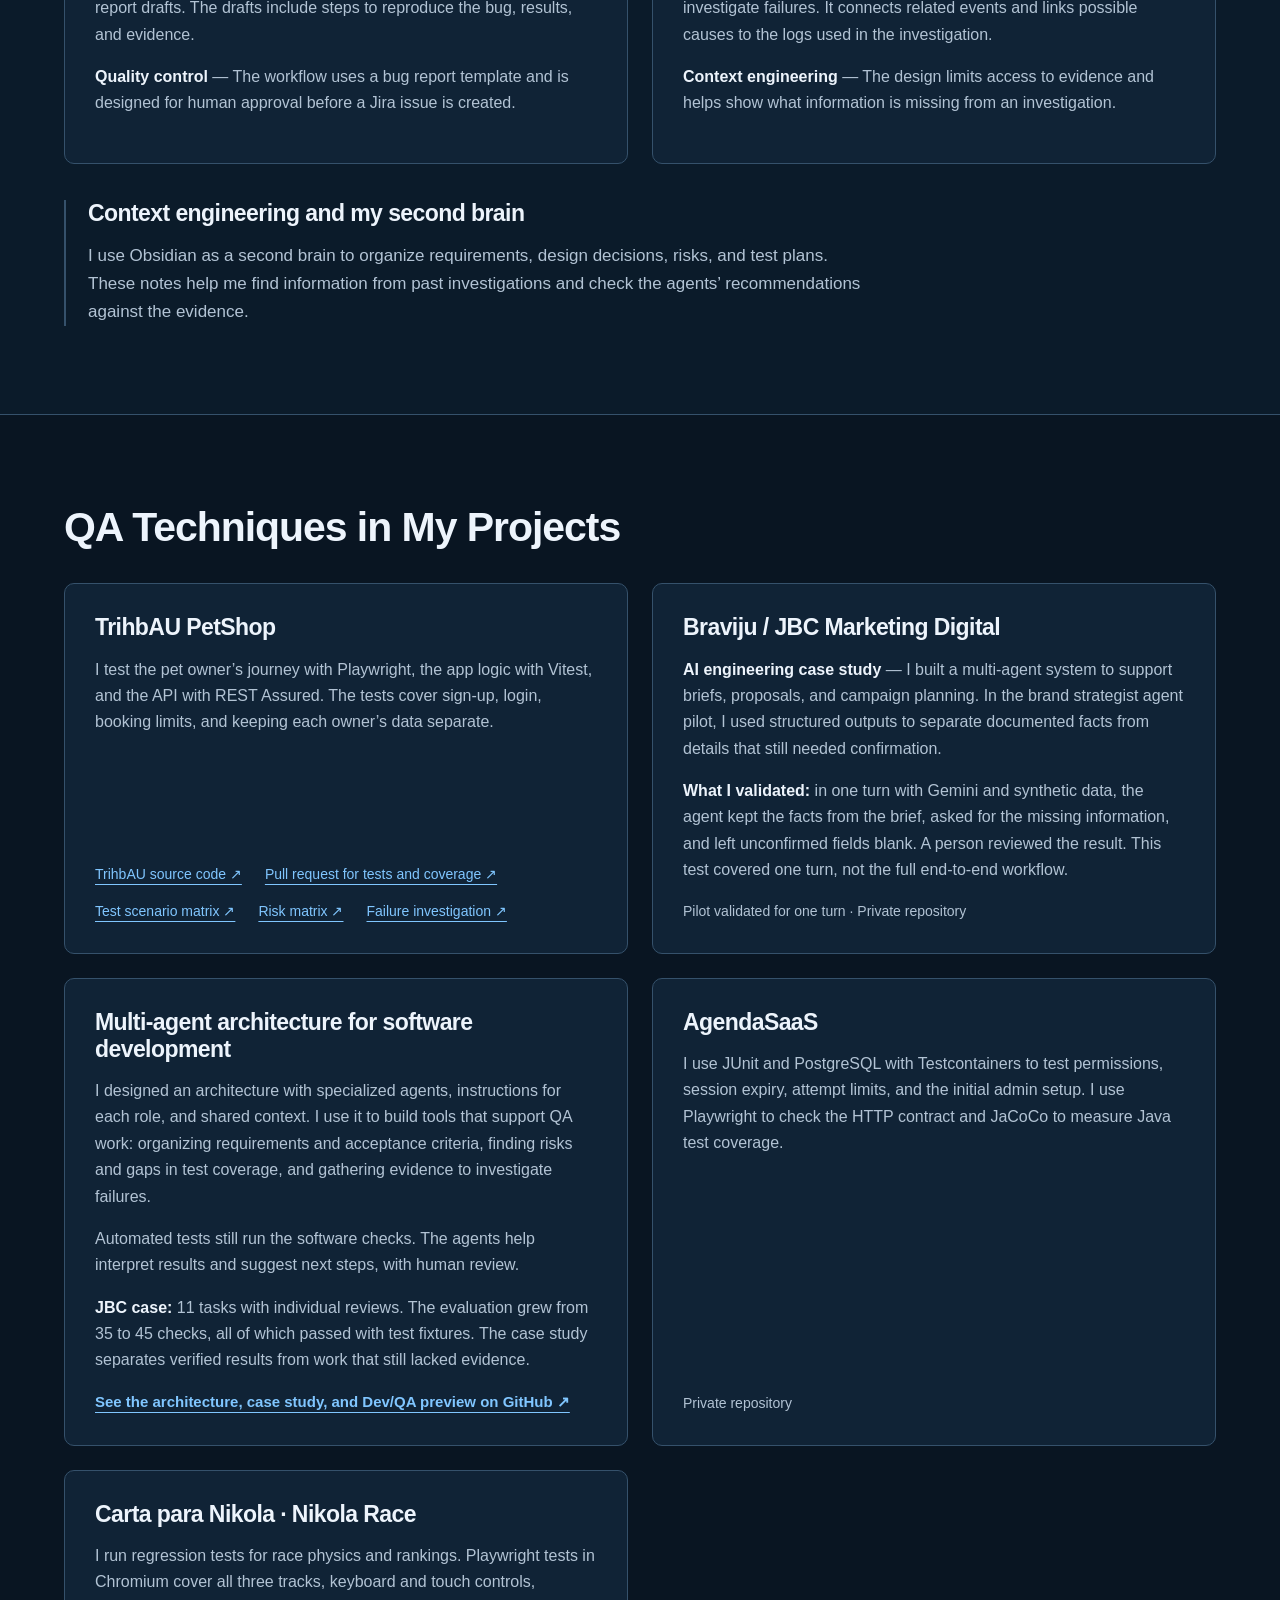
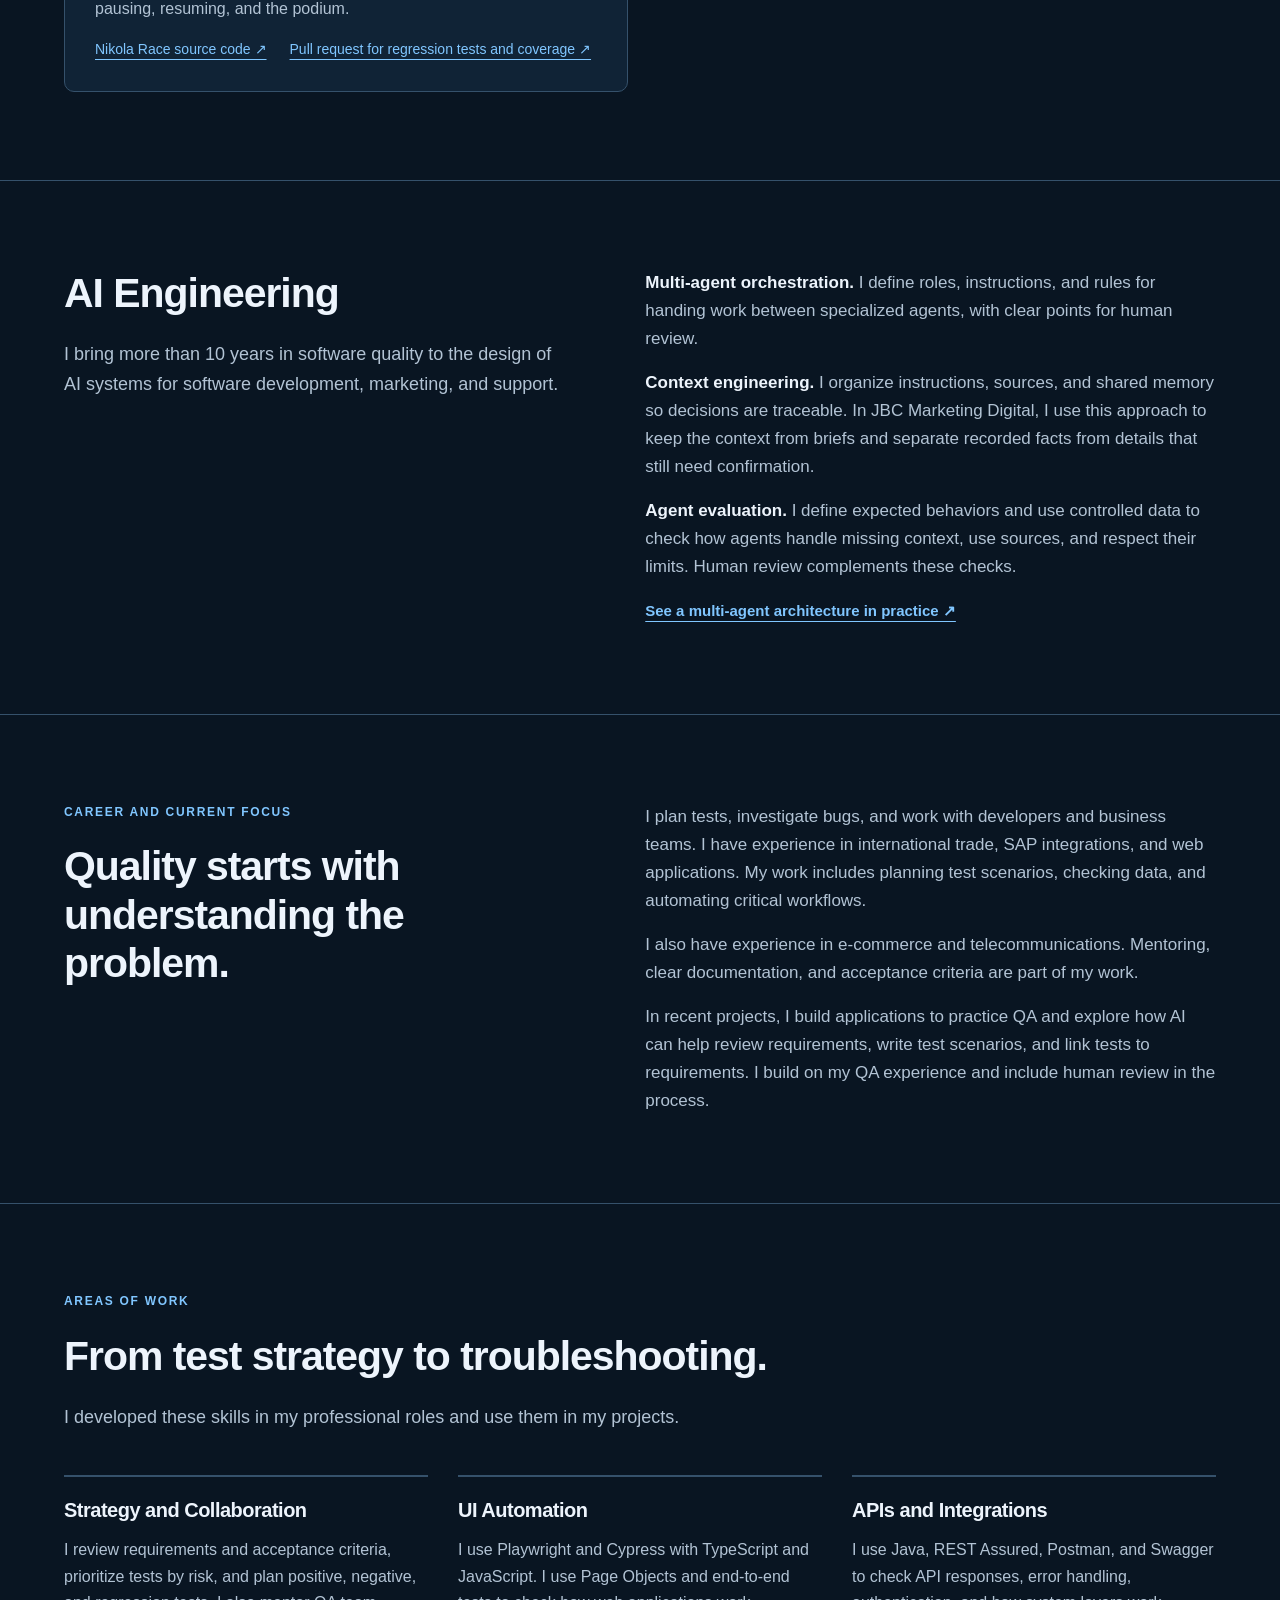
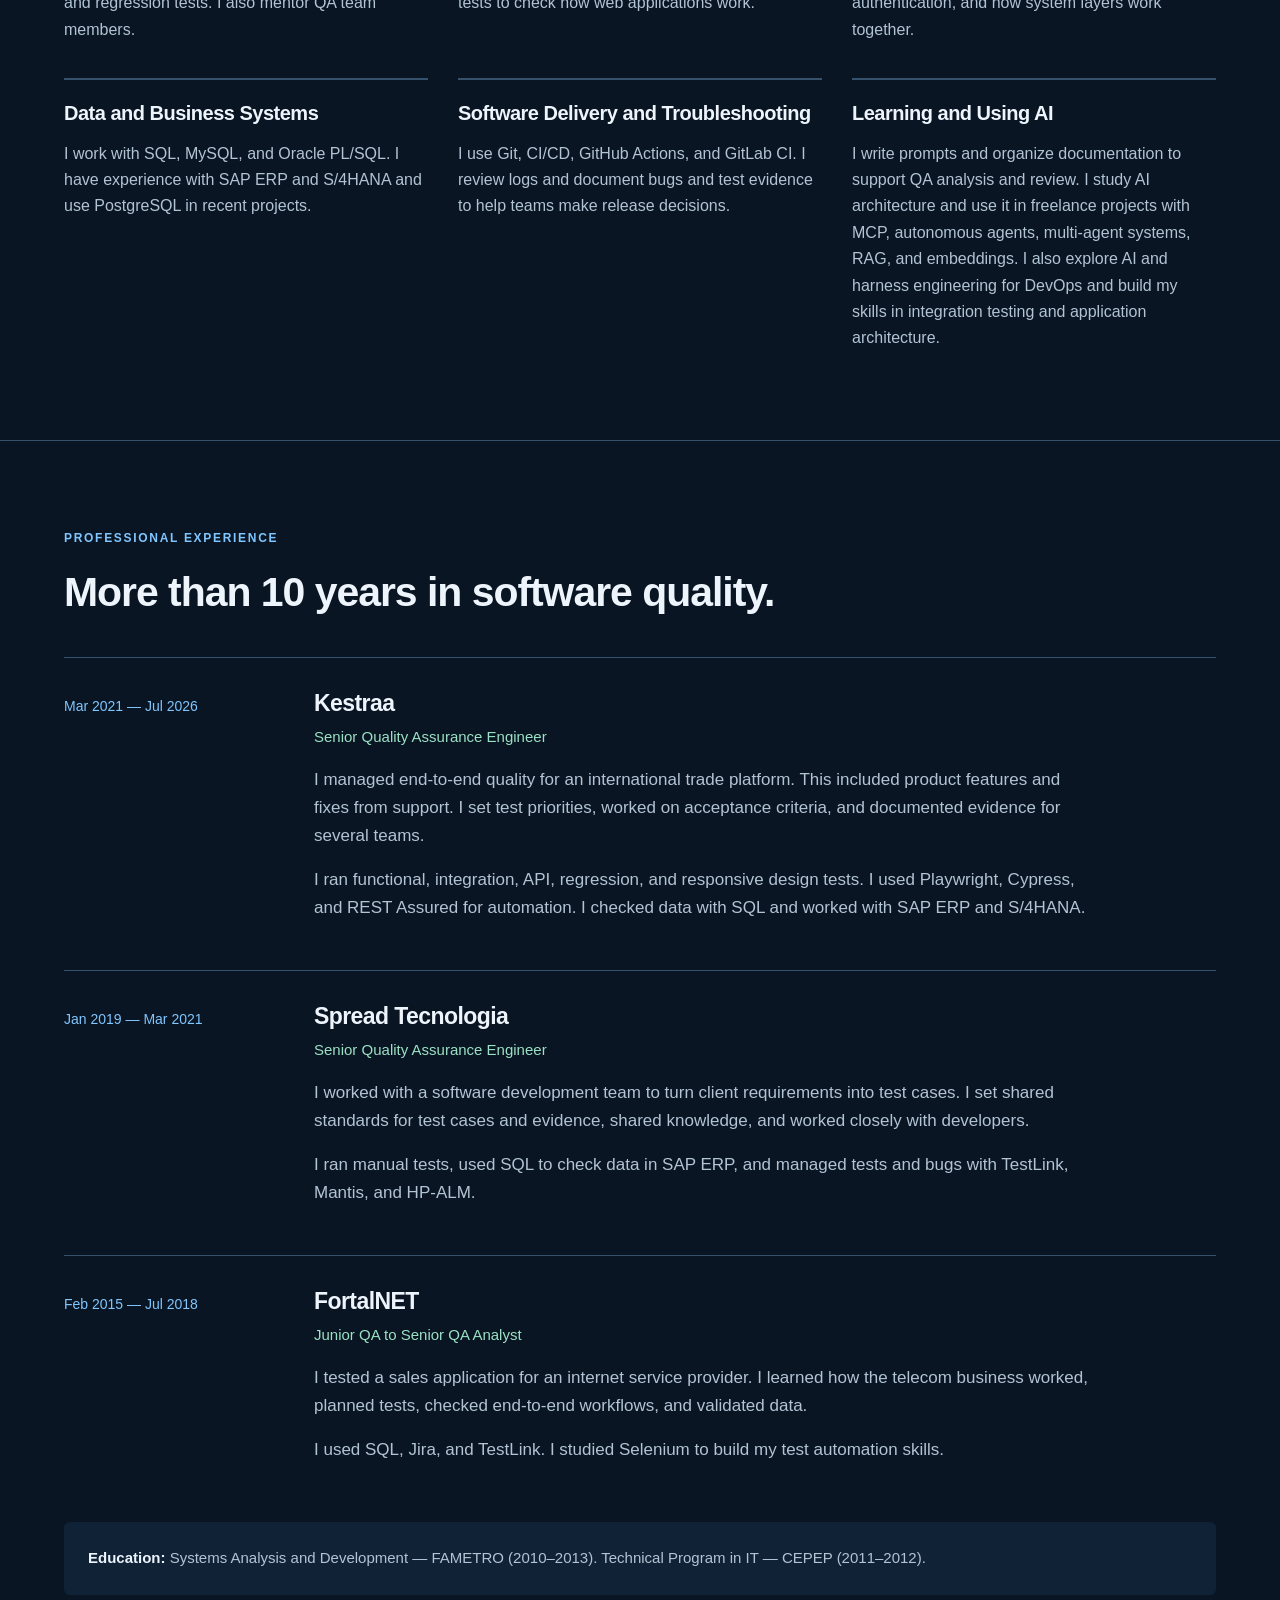
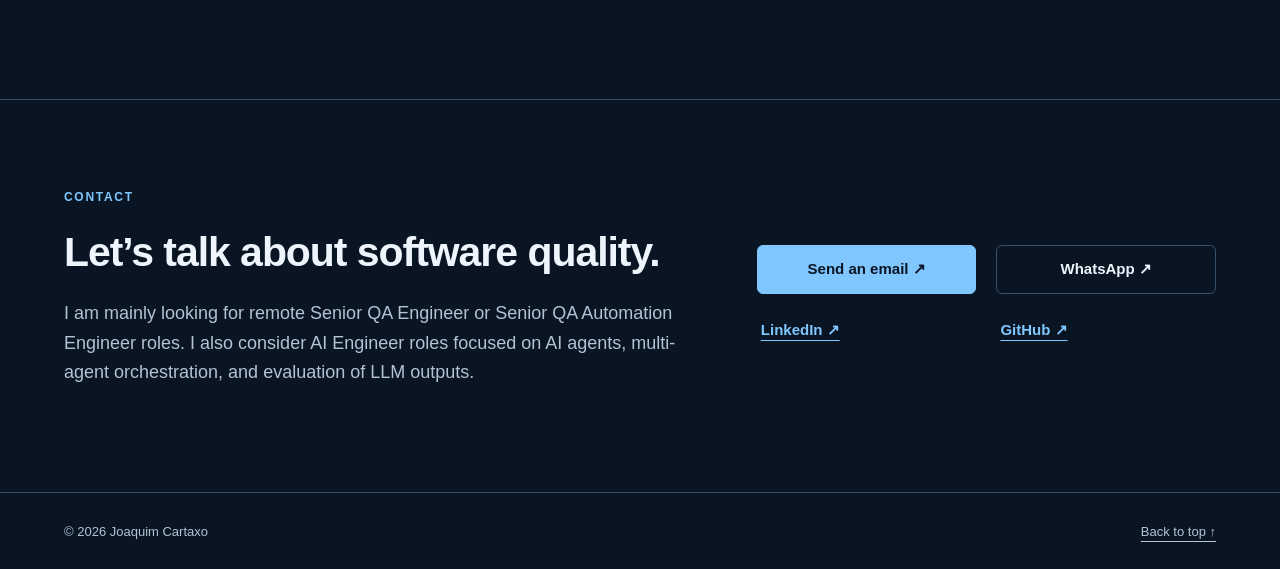
==== commit ca59a96b: "docs: add AI engineering portfolio section (EN)" ====
--- a/en.html
+++ b/en.html
@@ -128,6 +128,21 @@
   </div>
 </section>
 
+<section id="engenharia-de-ia" aria-labelledby="titulo-engenharia-de-ia">
+  <div class="wrap split">
+    <div>
+      <h2 id="titulo-engenharia-de-ia">AI Engineering</h2>
+      <p class="section-lead">I bring more than 10 years in software quality to the design of AI systems for software development, marketing, and support.</p>
+    </div>
+    <div class="prose">
+      <p><strong>Multi-agent orchestration.</strong> I define roles, instructions, and rules for handing work between specialized agents, with clear points for human review.</p>
+      <p><strong>Context engineering.</strong> I organize instructions, sources, and shared memory so decisions are traceable. In JBC Marketing Digital, I use this approach to keep the context from briefs and separate recorded facts from details that still need confirmation.</p>
+      <p><strong>Agent evaluation.</strong> I define expected behaviors and use controlled data to check how agents handle missing context, use sources, and respect their limits. Human review complements these checks.</p>
+      <p><a class="text-link" href="https://github.com/JoaquimcartaxoQA/multiagent-dev-qa/blob/main/README.en.md">See a multi-agent architecture in practice ↗</a></p>
+    </div>
+  </div>
+</section>
+
 <section id="sobre"><div class="wrap split"><div><p class="eyebrow">Career and Current Focus</p><h2>Quality starts with understanding the problem.</h2></div><div class="prose"><p>I plan tests, investigate bugs, and work with developers and business teams. I have experience in international trade, SAP integrations, and web applications. My work includes planning test scenarios, checking data, and automating critical workflows.</p><p>I also have experience in e-commerce and telecommunications. Mentoring, clear documentation, and acceptance criteria are part of my work.</p><p>In recent projects, I build applications to practice QA and explore how AI can help review requirements, write test scenarios, and link tests to requirements. I build on my QA experience and include human review in the process.</p></div></div></section>
 <section id="competencias"><div class="wrap"><p class="eyebrow">Areas of Work</p><h2>From test strategy to troubleshooting.</h2><p class="section-lead">I developed these skills in my professional roles and use them in my projects.</p><div class="skills-grid">
 <article class="skill"><h3>Strategy and Collaboration</h3><p>I review requirements and acceptance criteria, prioritize tests by risk, and plan positive, negative, and regression tests. I also mentor QA team members.</p></article>
